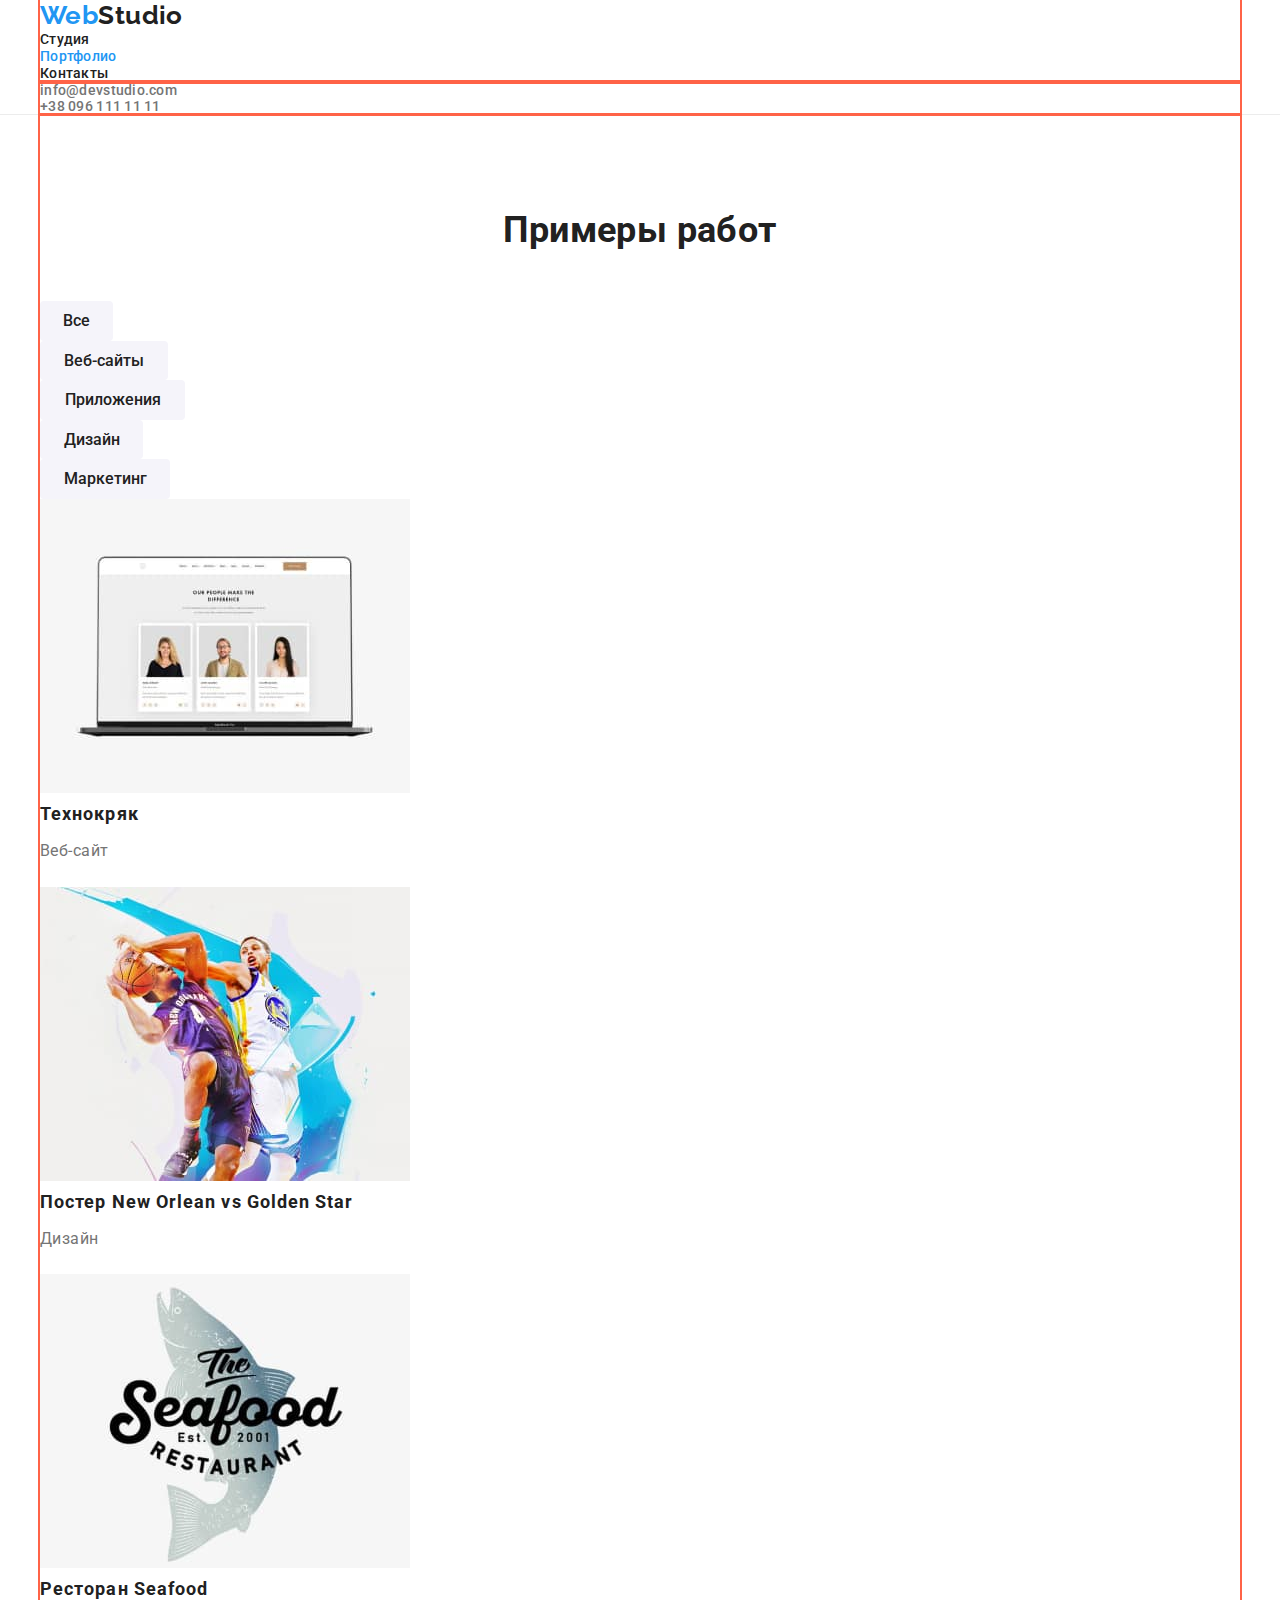
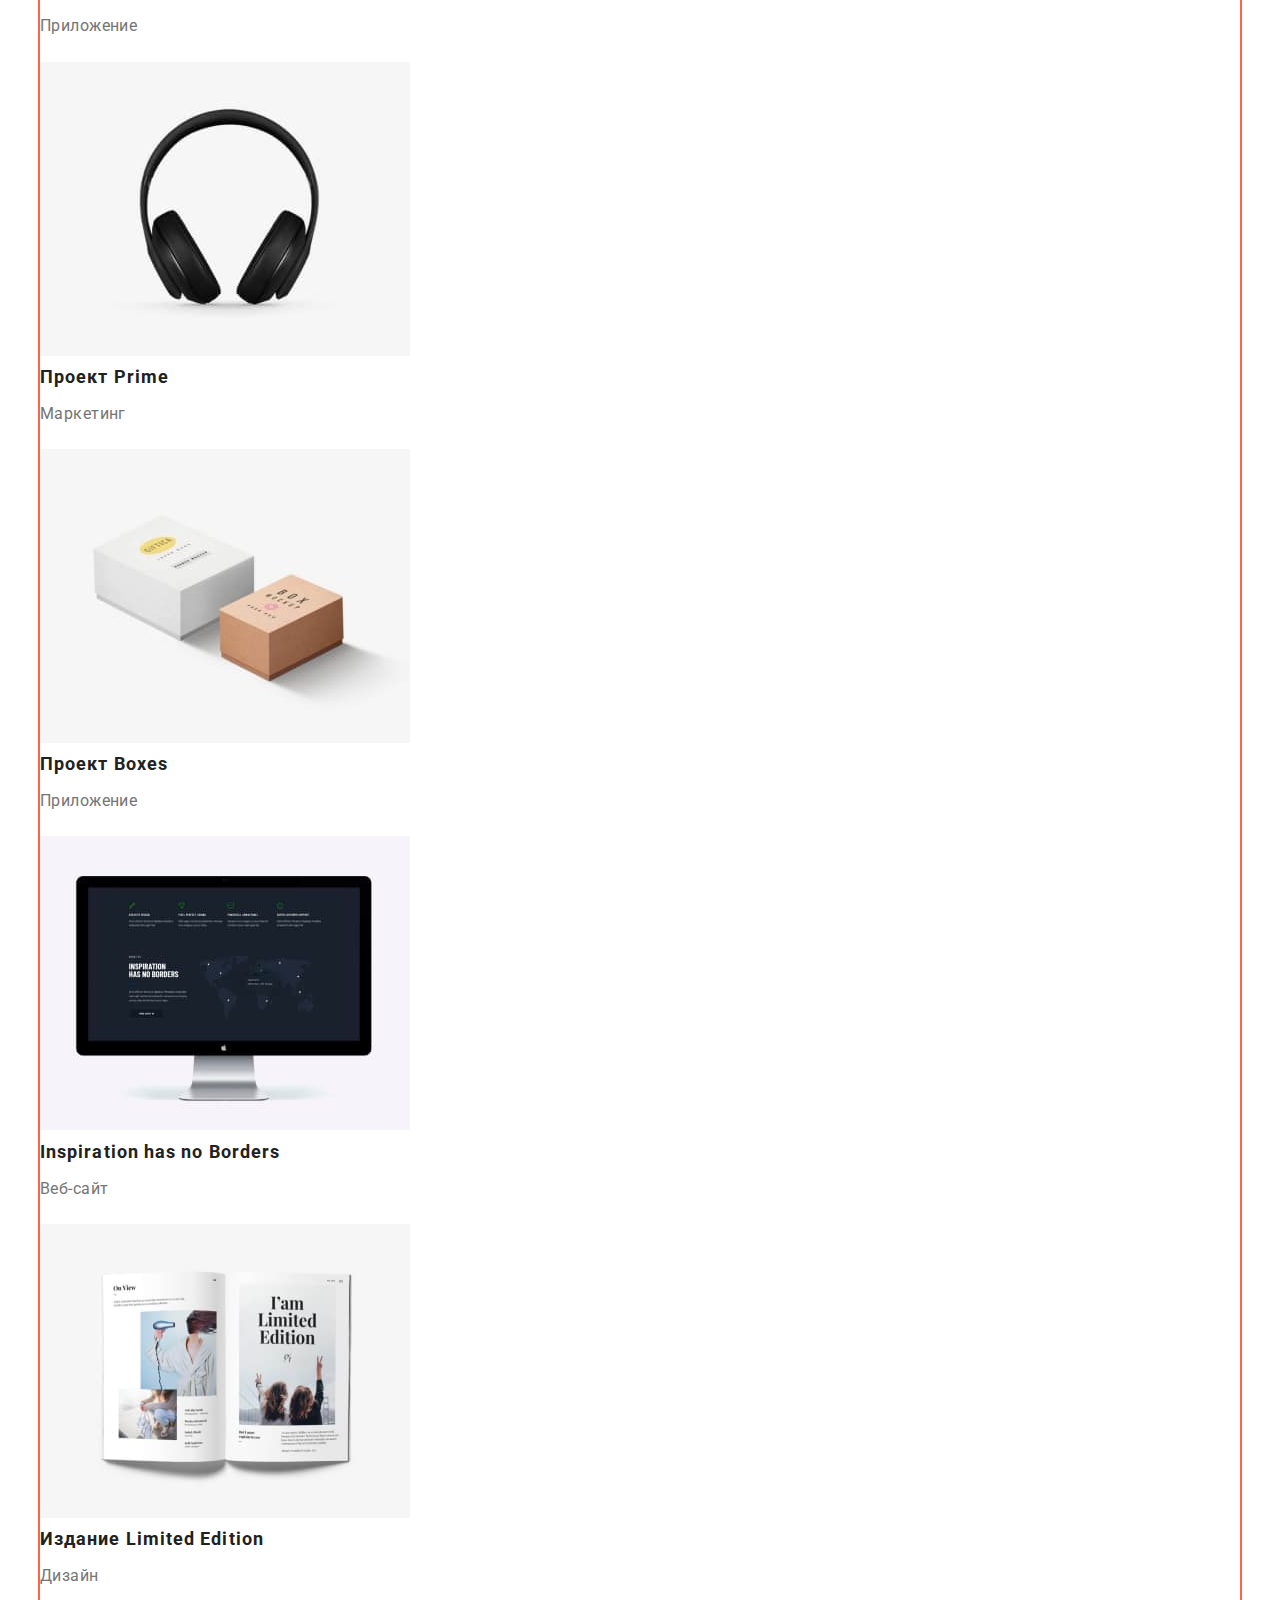
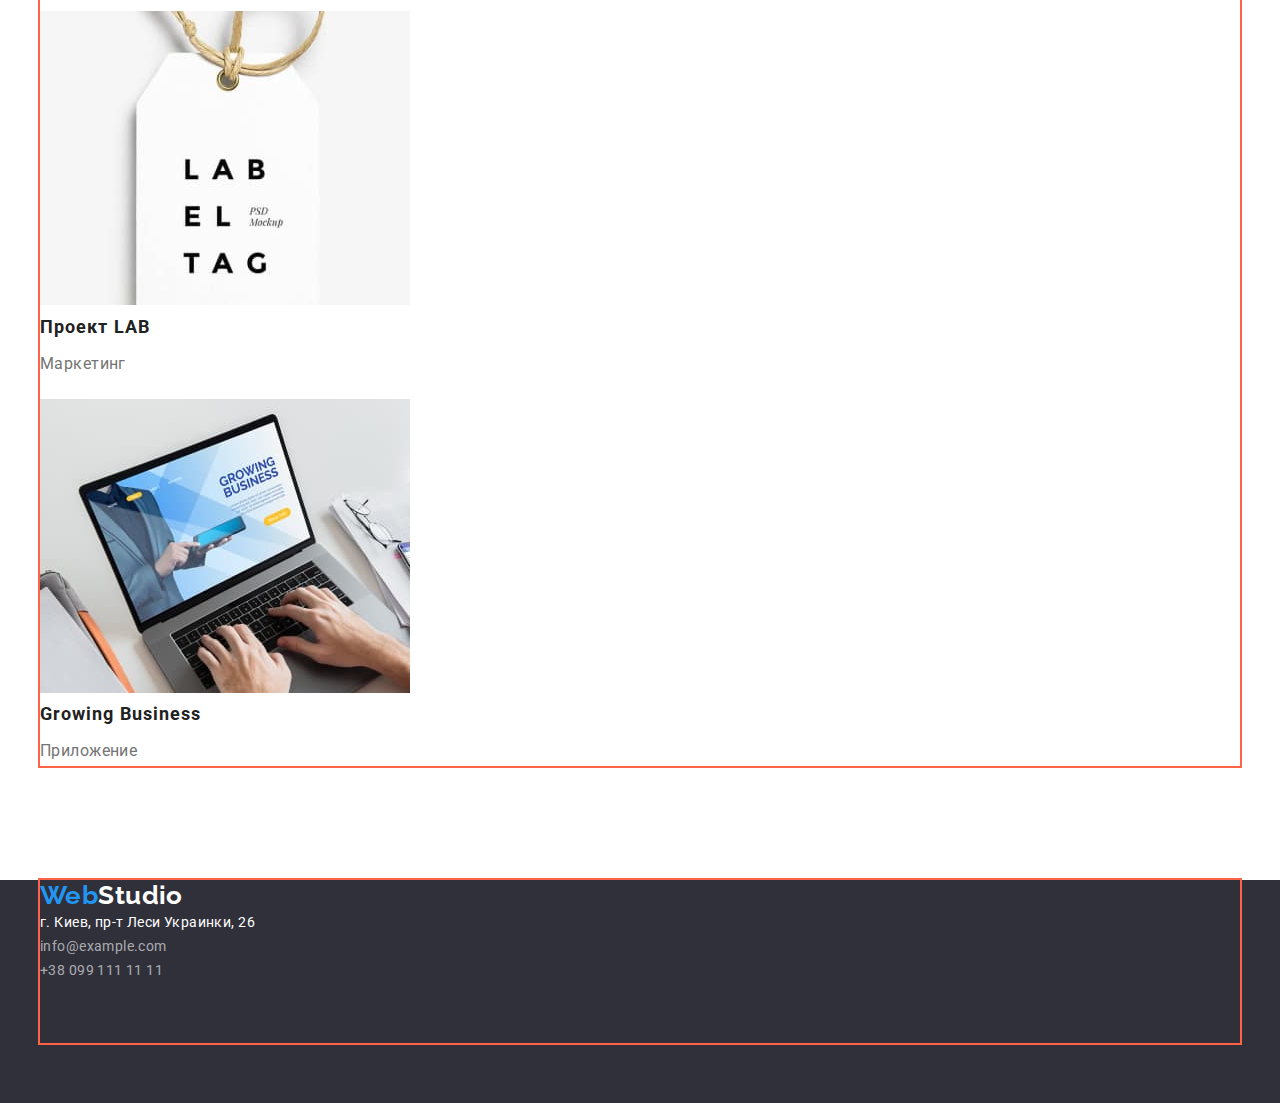
==== portfolio.html @ f68e1883 "добавляет марджины и паддинги на портфолио" ====
<!DOCTYPE html>
<html lang="ru">
  <head>
    <meta charset="UTF-8" />
    <meta http-equiv="X-UA-Compatible" content="IE=edge" />
    <meta name="viewport" content="width=device-width, initial-scale=1.0" />
    <title>Портфолио</title>
    <link
      href="https://fonts.googleapis.com/css2?family=Raleway:wght@700&family=Roboto:wght@400;500;700;900&display=swap"
      rel="stylesheet"
    />
    <link
      rel="stylesheet"
      href="https://cdnjs.cloudflare.com/ajax/libs/modern-normalize/1.1.0/modern-normalize.min.css"
    />
    <link rel="stylesheet" href="./css/styless.css" />
  </head>
  <body>
    <header class="page-header">
      <div class="container">
        <nav>
          <a href="./index.html" class="logo link">Web<span class="logo-black">Studio</span> </a>
          <ul class="site-nav list">
            <li><a href="./index.html" class="link">Студия</a></li>
            <li><a href="./portfolio.html" class="link current">Портфолио</a></li>
            <li><a href="" class="link">Контакты</a></li>
          </ul>
        </nav>
      </div>
      <div class="container">
        <address>
          <ul class="auth-nav list">
            <li>
              <a href="mailto:https://info@devstudio.com" class="link">info@devstudio.com</a>
            </li>
            <li><a href="tel:+380961111111" class="link">+38 096 111 11 11</a></li>
          </ul>
        </address>
      </div>
    </header>

    <main>
      <section class="section">
        <div class="container">
          <h1 class="section-tittle">Примеры работ</h1>
          <ul class="list">
            <li><button type="button" class="button secondary one">Все</button></li>
            <li><button type="button" class="button secondary two">Веб-сайты</button></li>
            <li><button type="button" class="button secondary three">Приложения</button></li>
            <li><button type="button" class="button secondary four">Дизайн</button></li>
            <li><button type="button" class="button secondary five">Маркетинг</button></li>
          </ul>
          <ul class="feature list">
            <li>
              <a href="" class="link">
                <img src="./images/vebsite.jpg" alt="веб-сайт" width="370" />
                <h2 class="tittle-portfol">Технокряк</h2>
                <p class="text-portfol">Веб-сайт</p>
              </a>
            </li>
            <li>
              <a href="" class="link">
                <img src="./images/desing.jpg" alt="дизайн" width="370" />
                <h2 class="tittle-portfol">Постер New Orlean vs Golden Star</h2>
                <p class="text-portfol">Дизайн</p>
              </a>
            </li>
            <li>
              <a href="" class="link">
                <img src="./images/app.jpg" alt="логотип сети рыбных ресторанов" width="370" />
                <h2 class="tittle-portfol">Ресторан Seafood</h2>
                <p class="text-portfol">Приложение</p>
              </a>
            </li>
            <li>
              <a href="" class="link">
                <img src="./images/mrc.jpg" alt="наушники" width="370" />
                <h2 class="tittle-portfol">Проект Prime</h2>
                <p class="text-portfol">Маркетинг</p>
              </a>
            </li>
            <li>
              <a href="" class="link">
                <img src="./images/app1.jpg" alt="коробочки" width="370" />
                <h2 class="tittle-portfol">Проект Boxes</h2>
                <p class="text-portfol">Приложение</p>
              </a>
            </li>
            <li>
              <a href="" class="link">
                <img src="./images/vebsait.jpg" alt="компьютер" width="370" />
                <h2 class="tittle-portfol">Inspiration has no Borders</h2>
                <p class="text-portfol">Веб-сайт</p>
              </a>
            </li>
            <li>
              <a href="" class="link">
                <img src="./images/des.jpg" alt="пост в журнале" width="370" />
                <h2 class="tittle-portfol">Издание Limited Edition</h2>
                <p class="text-portfol">Дизайн</p>
              </a>
            </li>
            <li>
              <a href="" class="link">
                <img src="./images/lab.jpg" alt="логотип LAB EL TAG " width="370" />
                <h2 class="tittle-portfol">Проект LAB</h2>
                <p class="text-portfol">Маркетинг</p>
              </a>
            </li>
            <li>
              <a href="" class="link">
                <img src="./images/gro.jpg" alt="ноутбук" width="370" />
                <h2 class="tittle-portfol">Growing Business</h2>
                <p class="text-portfol">Приложение</p>
              </a>
            </li>
          </ul>
        </div>
      </section>
    </main>
    <footer class="footer">
      <div class="container">
        <a href="./index.html" class="logo link">Web<span class="logo-white">Studio</span> </a>
        <address>
          <ul class="footer list">
            <li class="address">г. Киев, пр-т Леси Украинки, 26</li>
            <li><a href="mailto:info@example.com" class="address-link">info@example.com</a></li>
            <li><a href="tel:+380961111111" class="address-link">+38 099 111 11 11</a></li>
          </ul>
        </address>
      </div>
    </footer>
  </body>
</html>
---- css/styless.css ----
:root {
  --prymery-text-color: #212121;
  --tittle-text-color: #757575;
  --accent-color: rgba(33, 150, 243, 1);
  --prymery-bgc: #ffffff;
  --accent-footer-bgc: #2f303a;
  --logo-color: #2196f3;
  --white-color: #ffffff;
  --black-color: #212121;
  --button-bgc: #f5f4fa;
  --footer-address-color: rgba(255, 255, 255, 0.6);
  --page-header-border-color: rgba(236, 236, 236, 1);
}

body {
  background-color: var(--prymery-bgc);
  color: var(--tittle-text-color);

  font-family: Roboto, sans-serif;
  letter-spacing: 0.03em;
  font-size: 14px;
}
/* heder */

.page-header {
border-bottom-width: 1px;
border-bottom-style: solid;
border-bottom-color: var(--page-header-border-color);
}

/* LOGO */

.logo {
  color: var(--logo-color);

  font-family: Raleway, sans-serif;
  font-weight: 700;
  font-size: 26px;
  line-height: 1.19;
}
.logo.link:hover .link {
  text-decoration: none;
}



.logo-white {
  color: var(--white-color);
}
.logo-black {
  color: var(--black-color);
}

/* СПИСКИ */
.list {
  padding: 0;
  margin: 0;
  list-style: none;
}
/* SITE-NAV */

.site-nav .link {
  color: var(--prymery-text-color);

  font-weight: 500;
  line-height: 1.14;
  letter-spacing: 0.02em;
}
.site-nav .link:hover,
.site-nav .link:focus {
  color: var(--accent-color);
}
.site-nav .link.current {
  color: var(--accent-color);
}
/* AUTH-NAV */

.auth-nav .link {
  color: var(--tittle-text-color);

  font-weight: 500;
  font-style: normal;
  line-height: 16px;
  letter-spacing: 0.02em;
}
.auth-nav .link:hover,
.auth-nav .link:focus {
  color: var(--accent-color);
}

.container {
  margin-left: auto;
  margin-right: auto;
  width: 1200px;
outline: 2px solid tomato;
}

.link {
  text-decoration: none;
  font-style: normal;
}
/* SECTION-HERO*/

.section-hero {
  background-color: var(--black-color);
  text-align: center;
}
.hero {
  color: var(--white-color);

  font-weight: 900;
  font-size: 44px;
  line-height: 1.4;
  
  letter-spacing: 0.06em;
  text-transform: uppercase;
  margin-top: 0;
  margin-bottom: 30px;
}
/* SECTION*/

.section {
  padding-bottom: 94px;
  padding-bottom: 94px;
}

.section-tittle {
  color: var(--prymery-text-color);

  font-weight: 700;
  font-size: 36px;
  line-height: 1.17;
  text-align: center;
 margin-top: 0;
 margin-bottom: 50px;
 padding-top: 94px;
}
.section-tittlen {
  display: none;
}

.section-comand {
background: #F5F4FA;
}


.feature .tittle {
  color: var(--prymery-text-color);
}
.tittle {
  font-weight: 700;
  font-size: 14px;
  line-height: 1.14;
  text-transform: uppercase;

  margin-top: 0;
  margin-bottom: 10px;
}

.tittle-command {
  color: var(--prymery-text-color);

  font-weight: 500;
  font-size: 16px;
  line-height: 1.18;
  margin-top: 0;
  margin-bottom: 10px;
}
.tittle-portfol {
  color: var(--prymery-text-color);

  font-weight: 700;
  font-size: 18px;
  line-height: 2;
  letter-spacing: 0.06em;
  margin-top: 0;
  margin-bottom: 4px;
}

.text {
  line-height: 1.7;
  margin-top: 0;
}

.text-studio {
  color: var(--tittle-text-color);
  font-size: 16px;
  line-height: 1.18;
  margin-top: 0;
  margin-bottom: 30px;
}

.text-portfol {
  color: var(--tittle-text-color);

  font-weight: 400;
  font-size: 16px;
  line-height: 1.9;
  margin-top: 0;
  margin-bottom: 20px;
}

/* ФУТЕР */

.footer {
  background-color: var(--accent-footer-bgc);
  padding-top: 0px;
  padding-bottom: 60px;
}


.address {
  color: var(--white-color);

  line-height: 1.7;
  letter-spacing: 0.03em;
  font-style: normal;
}
.address-link {
  color: rgba(255, 255, 255, 0.6);

  font-style: normal;
  font-size: 14px;
  line-height: 1.7;
  letter-spacing: 0.03em;
}

a {
  text-decoration: none;
}

.list .link:hover,
.list .link:focus {
  color: var(--accent-color);
}

/* Button */

.button {
  display: inline-block;
  color: var(--black-color);
  background-color: var(--button-bgc);
  cursor: pointer;

  font-family: inherit;

  border: 1px solid transparent;
  border-radius: 4px;
}

.button.prymery {
  color: var(--white-color);
  background-color: var(--accent-color);

  font-weight: 700;
  font-size: 16px;
  line-height: 1.9;
  letter-spacing: 0.06em;
  text-align: center;

  padding: 10px 32px;
  min-width: 200px;
}

.button.secondary {
  font-weight: 500;
  font-size: 16px;
  line-height: 1.6;
  text-align: center;
  padding: 6px 22px;
  
}

.button.secondary:hover,
.button.secondary:focus {
  color: var(--white-color);
  background-color: var(--accent-color);
}

.button.secondary.one {
  min-width: 73px;
  
}
.button.secondary.two {
  min-width: 128px;
}
.button.secondary.three {
  min-width: 145px;
}
.button.secondary.four {
  min-width: 103px;
}
.button.secondary.five {
  min-width: 130px;
}
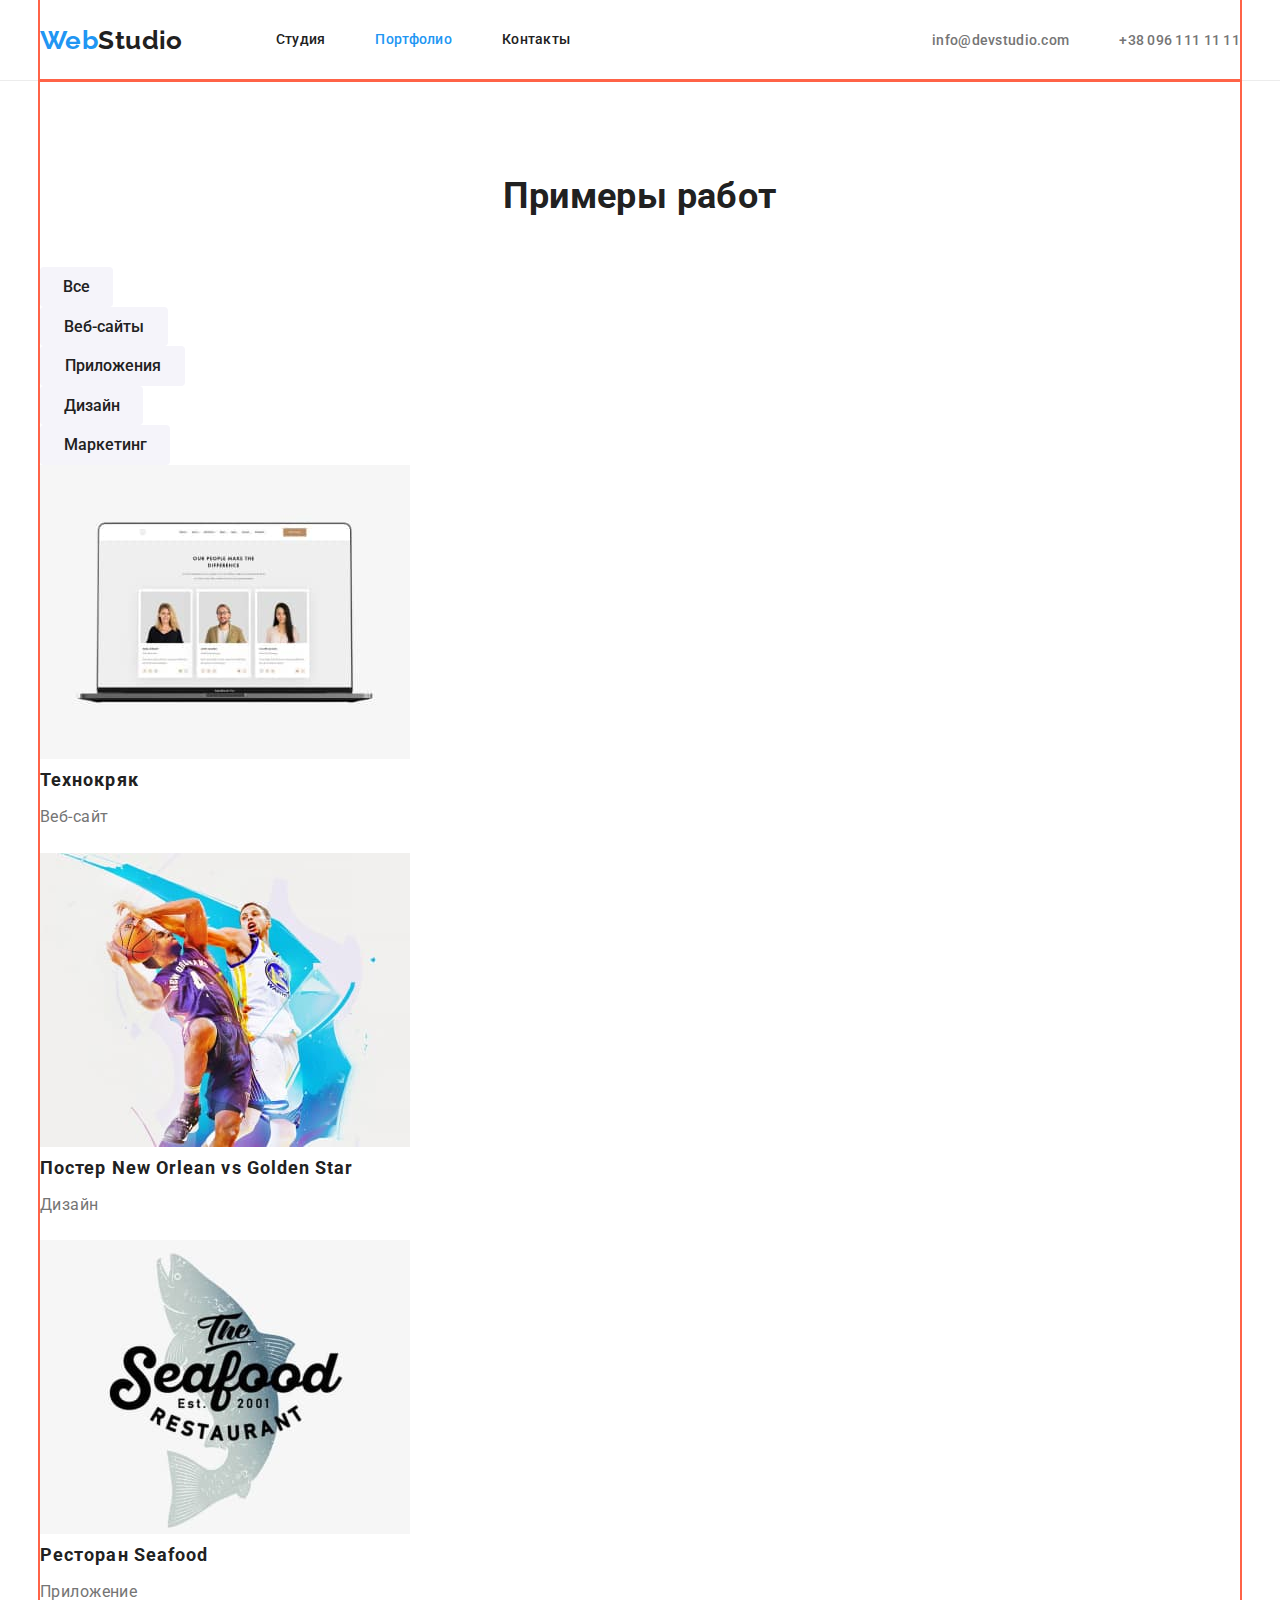
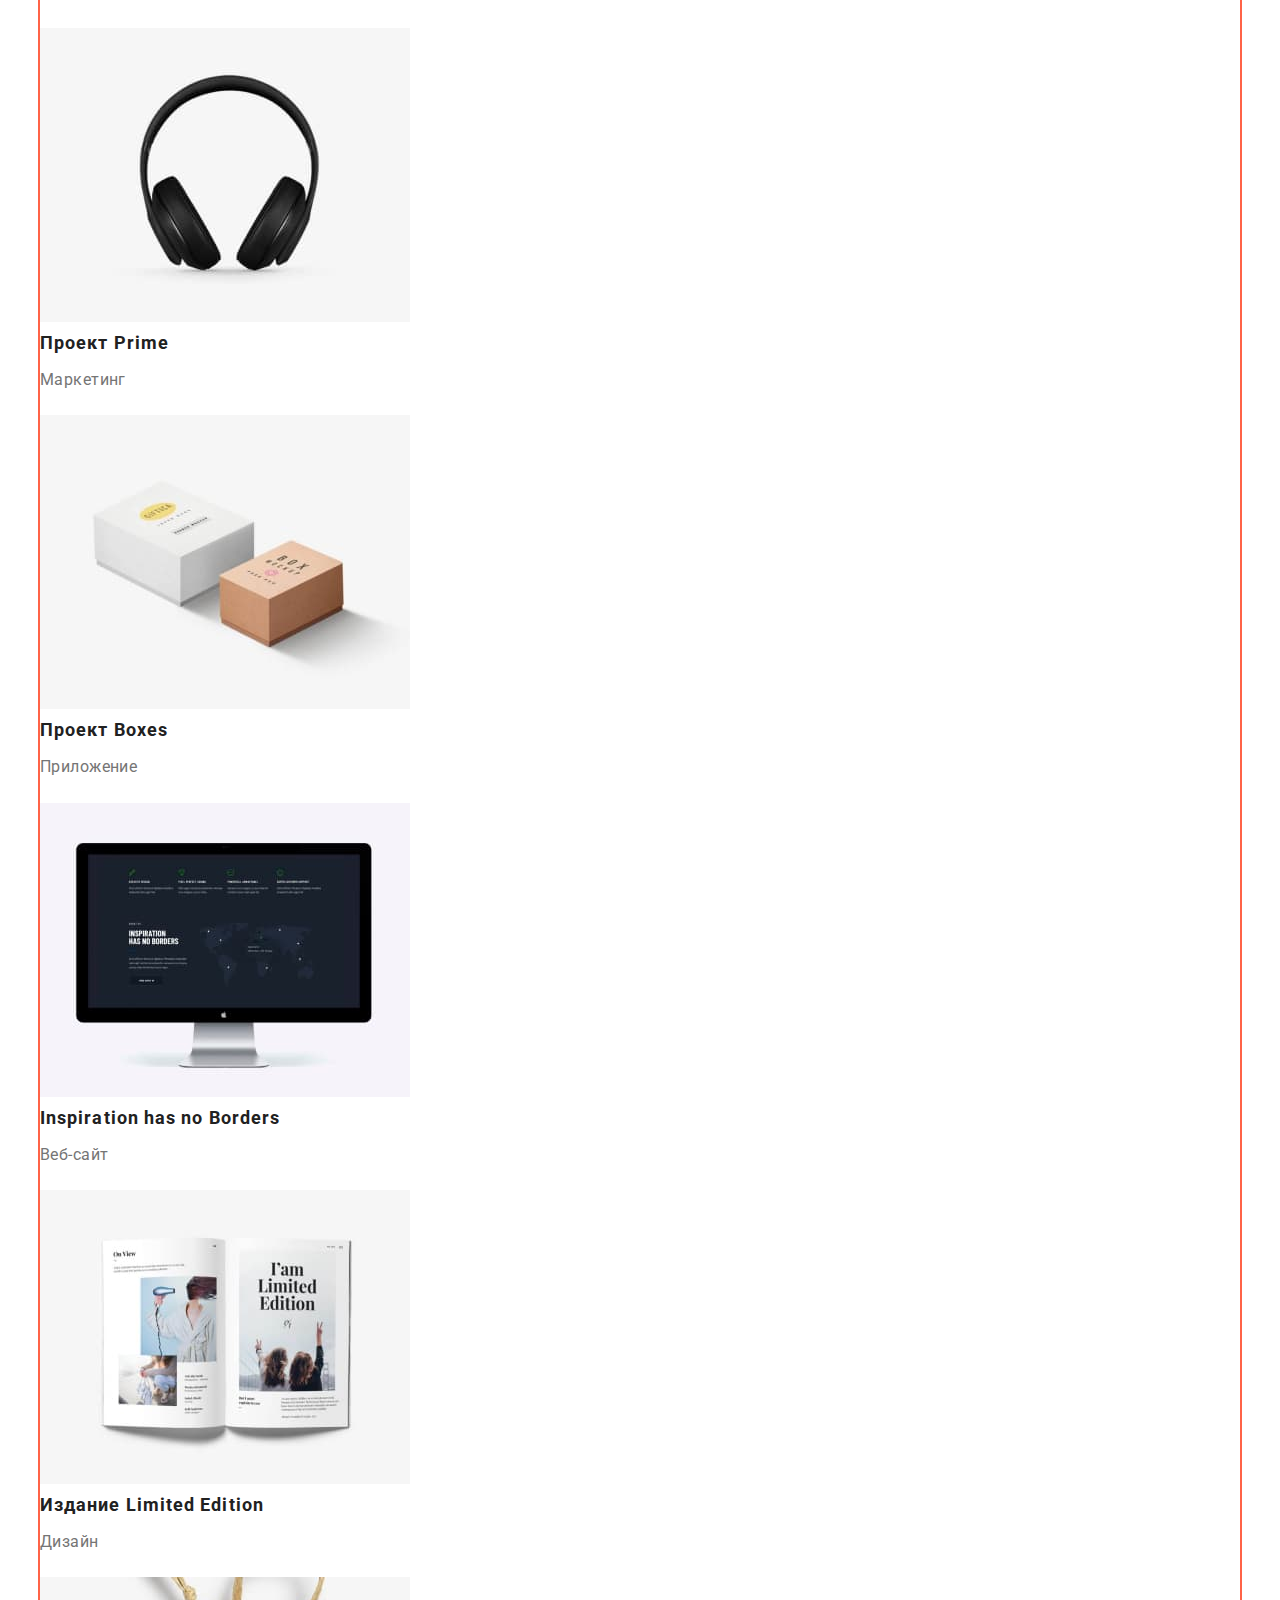
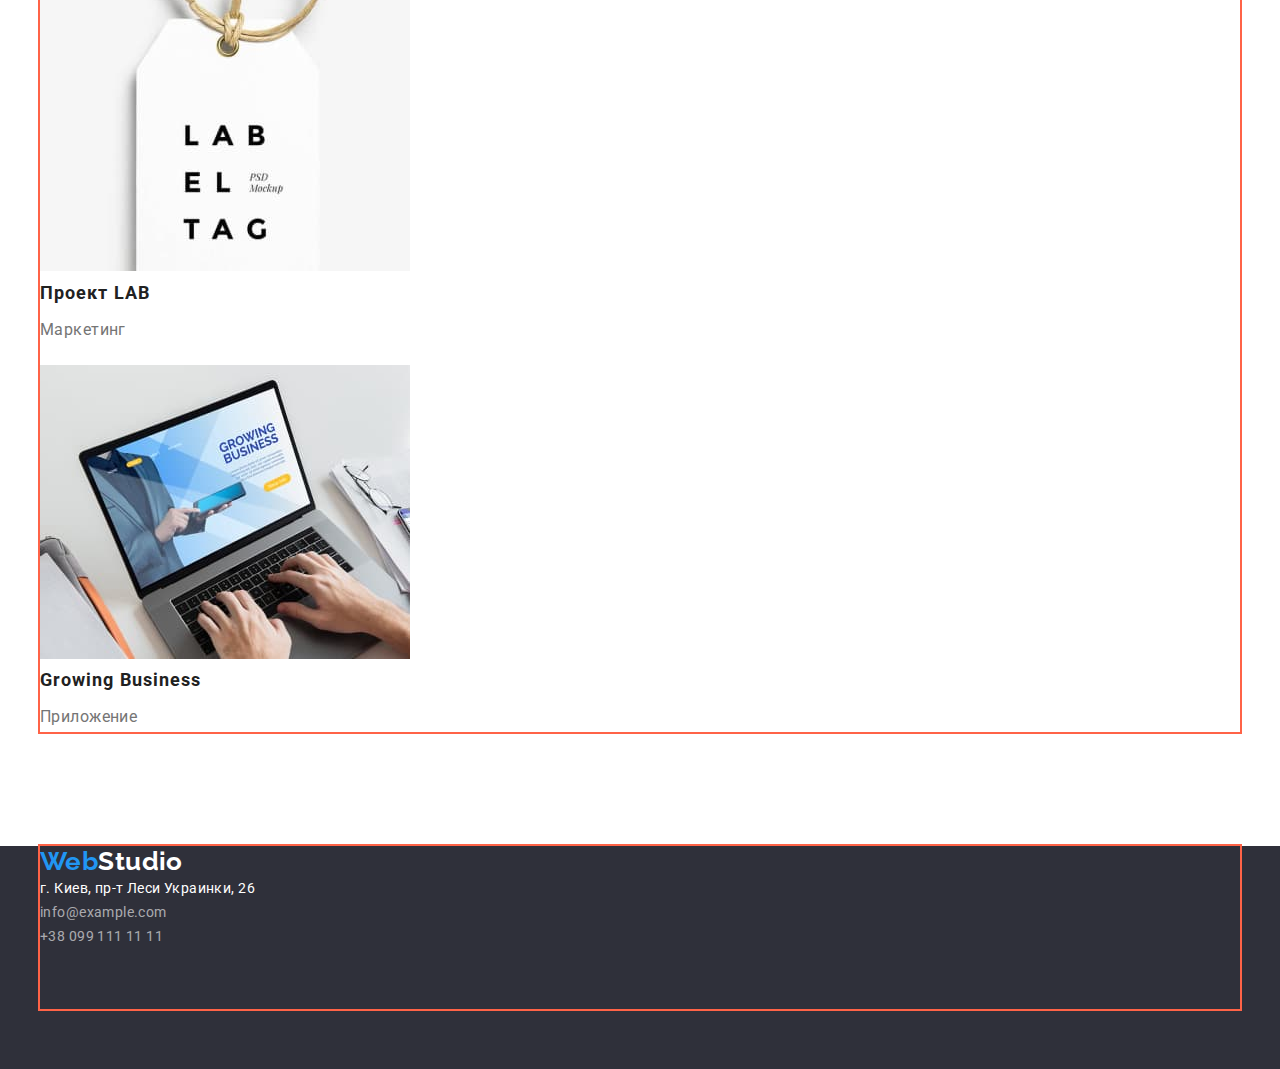
==== commit ec19d3bb: "доработка хедера" ====
--- a/portfolio.html
+++ b/portfolio.html
@@ -17,28 +17,23 @@
   </head>
   <body>
     <header class="page-header">
-      <div class="container">
+      <div class="container main-nav">
         <nav>
           <a href="./index.html" class="logo link">Web<span class="logo-black">Studio</span> </a>
           <ul class="site-nav list">
-            <li><a href="./index.html" class="link">Студия</a></li>
-            <li><a href="./portfolio.html" class="link current">Портфолио</a></li>
-            <li><a href="" class="link">Контакты</a></li>
+            <li class="item"><a href="./index.html" class="link">Студия</a></li>
+            <li class="item"><a href="./portfolio.html" class="link current">Портфолио</a></li>
+            <li class="item"><a href="" class="link">Контакты</a></li>
           </ul>
         </nav>
-      </div>
-      <div class="container">
-        <address>
-          <ul class="auth-nav list">
-            <li>
-              <a href="mailto:https://info@devstudio.com" class="link">info@devstudio.com</a>
-            </li>
-            <li><a href="tel:+380961111111" class="link">+38 096 111 11 11</a></li>
-          </ul>
-        </address>
+        <ul class="auth-nav list main-address">
+          <li class="item">
+            <a href="mailto:https://info@devstudio.com" class="link">info@devstudio.com</a>
+          </li>
+          <li class="item"><a href="tel:+380961111111" class="link">+38 096 111 11 11</a></li>
+        </ul>
       </div>
     </header>
-
     <main>
       <section class="section">
         <div class="container">
--- a/css/styless.css
+++ b/css/styless.css
@@ -20,36 +20,6 @@
   letter-spacing: 0.03em;
   font-size: 14px;
 }
-/* heder */
-
-.page-header {
-border-bottom-width: 1px;
-border-bottom-style: solid;
-border-bottom-color: var(--page-header-border-color);
-}
-
-/* LOGO */
-
-.logo {
-  color: var(--logo-color);
-
-  font-family: Raleway, sans-serif;
-  font-weight: 700;
-  font-size: 26px;
-  line-height: 1.19;
-}
-.logo.link:hover .link {
-  text-decoration: none;
-}
-
-
-
-.logo-white {
-  color: var(--white-color);
-}
-.logo-black {
-  color: var(--black-color);
-}
 
 /* СПИСКИ */
 .list {
@@ -57,9 +27,62 @@
   margin: 0;
   list-style: none;
 }
+
+/* heder */
+
+.page-header {
+border-bottom-width: 1px;
+border-bottom-style: solid;
+border-bottom-color: var(--page-header-border-color);
+}
+
+.main-nav,
+nav,
+.main-address {
+  display: flex;
+  align-items: center;
+}
+
+/* LOGO */
+
+.logo {
+  color: var(--logo-color);
+
+  font-family: Raleway, sans-serif;
+  font-weight: 700;
+  font-size: 26px;
+  line-height: 1.19;
+}
+.logo.link:hover .link {
+  text-decoration: none;
+}
+
+
+
+.logo-white {
+  color: var(--white-color);
+}
+.logo-black {
+  color: var(--black-color);
+}
+
+
 /* SITE-NAV */
 
+.site-nav {
+  display: flex;
+  margin-left: 93px;
+}
+
+.site-nav .item:not(:last-child){
+  margin-right: 50px;
+}
+
 .site-nav .link {
+  display: block;
+  padding-top: 32px;
+  padding-bottom: 32px;
+
   color: var(--prymery-text-color);
 
   font-weight: 500;
@@ -75,7 +98,19 @@
 }
 /* AUTH-NAV */
 
+.auth-nav {
+  display: flex;
+  margin-left: auto;
+}
+
+.auth-nav .item + .item {
+  margin-left: 50px;
+}
+
 .auth-nav .link {
+  display: block;
+  padding-top: 32px;
+  padding-bottom: 32px;
   color: var(--tittle-text-color);
 
   font-weight: 500;
@@ -96,6 +131,7 @@
 }
 
 .link {
+
   text-decoration: none;
   font-style: normal;
 }
@@ -106,16 +142,15 @@
   text-align: center;
 }
 .hero {
+    margin-top: 0;
+    margin-bottom: 30px;
   color: var(--white-color);
 
   font-weight: 900;
   font-size: 44px;
   line-height: 1.4;
-  
   letter-spacing: 0.06em;
   text-transform: uppercase;
-  margin-top: 0;
-  margin-bottom: 30px;
 }
 /* SECTION*/
 
@@ -125,15 +160,16 @@
 }
 
 .section-tittle {
+  margin-top: 0;
+  margin-bottom: 50px;
+  padding-top: 94px;
+
   color: var(--prymery-text-color);
 
   font-weight: 700;
   font-size: 36px;
   line-height: 1.17;
   text-align: center;
- margin-top: 0;
- margin-bottom: 50px;
- padding-top: 94px;
 }
 .section-tittlen {
   display: none;
@@ -148,64 +184,71 @@
   color: var(--prymery-text-color);
 }
 .tittle {
+  margin-top: 0;
+  margin-bottom: 10px;
+
   font-weight: 700;
   font-size: 14px;
   line-height: 1.14;
   text-transform: uppercase;
-
+}
+
+.tittle-command {
   margin-top: 0;
   margin-bottom: 10px;
-}
-
-.tittle-command {
+
   color: var(--prymery-text-color);
 
   font-weight: 500;
   font-size: 16px;
   line-height: 1.18;
-  margin-top: 0;
-  margin-bottom: 10px;
 }
 .tittle-portfol {
+  margin-top: 0;
+  margin-bottom: 4px;
+
   color: var(--prymery-text-color);
 
   font-weight: 700;
   font-size: 18px;
   line-height: 2;
-  letter-spacing: 0.06em;
-  margin-top: 0;
-  margin-bottom: 4px;
+  letter-spacing: 0.06em; 
 }
 
 .text {
+  margin-top: 0;
+  margin-bottom: 0;
+
   line-height: 1.7;
-  margin-top: 0;
 }
 
 .text-studio {
+  margin-top: 0;
+  margin-bottom: 30px;
+
   color: var(--tittle-text-color);
   font-size: 16px;
   line-height: 1.18;
-  margin-top: 0;
-  margin-bottom: 30px;
 }
 
 .text-portfol {
+  margin-top: 0;
+  margin-bottom: 20px;
+
   color: var(--tittle-text-color);
 
   font-weight: 400;
   font-size: 16px;
   line-height: 1.9;
-  margin-top: 0;
-  margin-bottom: 20px;
 }
 
 /* ФУТЕР */
 
 .footer {
-  background-color: var(--accent-footer-bgc);
   padding-top: 0px;
   padding-bottom: 60px;
+
+  background-color: var(--accent-footer-bgc);
 }
 
 
@@ -238,17 +281,21 @@
 
 .button {
   display: inline-block;
+  border: 1px solid transparent;
+  border-radius: 4px;
+
   color: var(--black-color);
   background-color: var(--button-bgc);
+
   cursor: pointer;
 
   font-family: inherit;
-
-  border: 1px solid transparent;
-  border-radius: 4px;
 }
 
 .button.prymery {
+  padding: 10px 32px;
+  min-width: 200px;
+
   color: var(--white-color);
   background-color: var(--accent-color);
 
@@ -257,18 +304,15 @@
   line-height: 1.9;
   letter-spacing: 0.06em;
   text-align: center;
-
-  padding: 10px 32px;
-  min-width: 200px;
 }
 
 .button.secondary {
+  padding: 6px 22px;
+
   font-weight: 500;
   font-size: 16px;
   line-height: 1.6;
   text-align: center;
-  padding: 6px 22px;
-  
 }
 
 .button.secondary:hover,
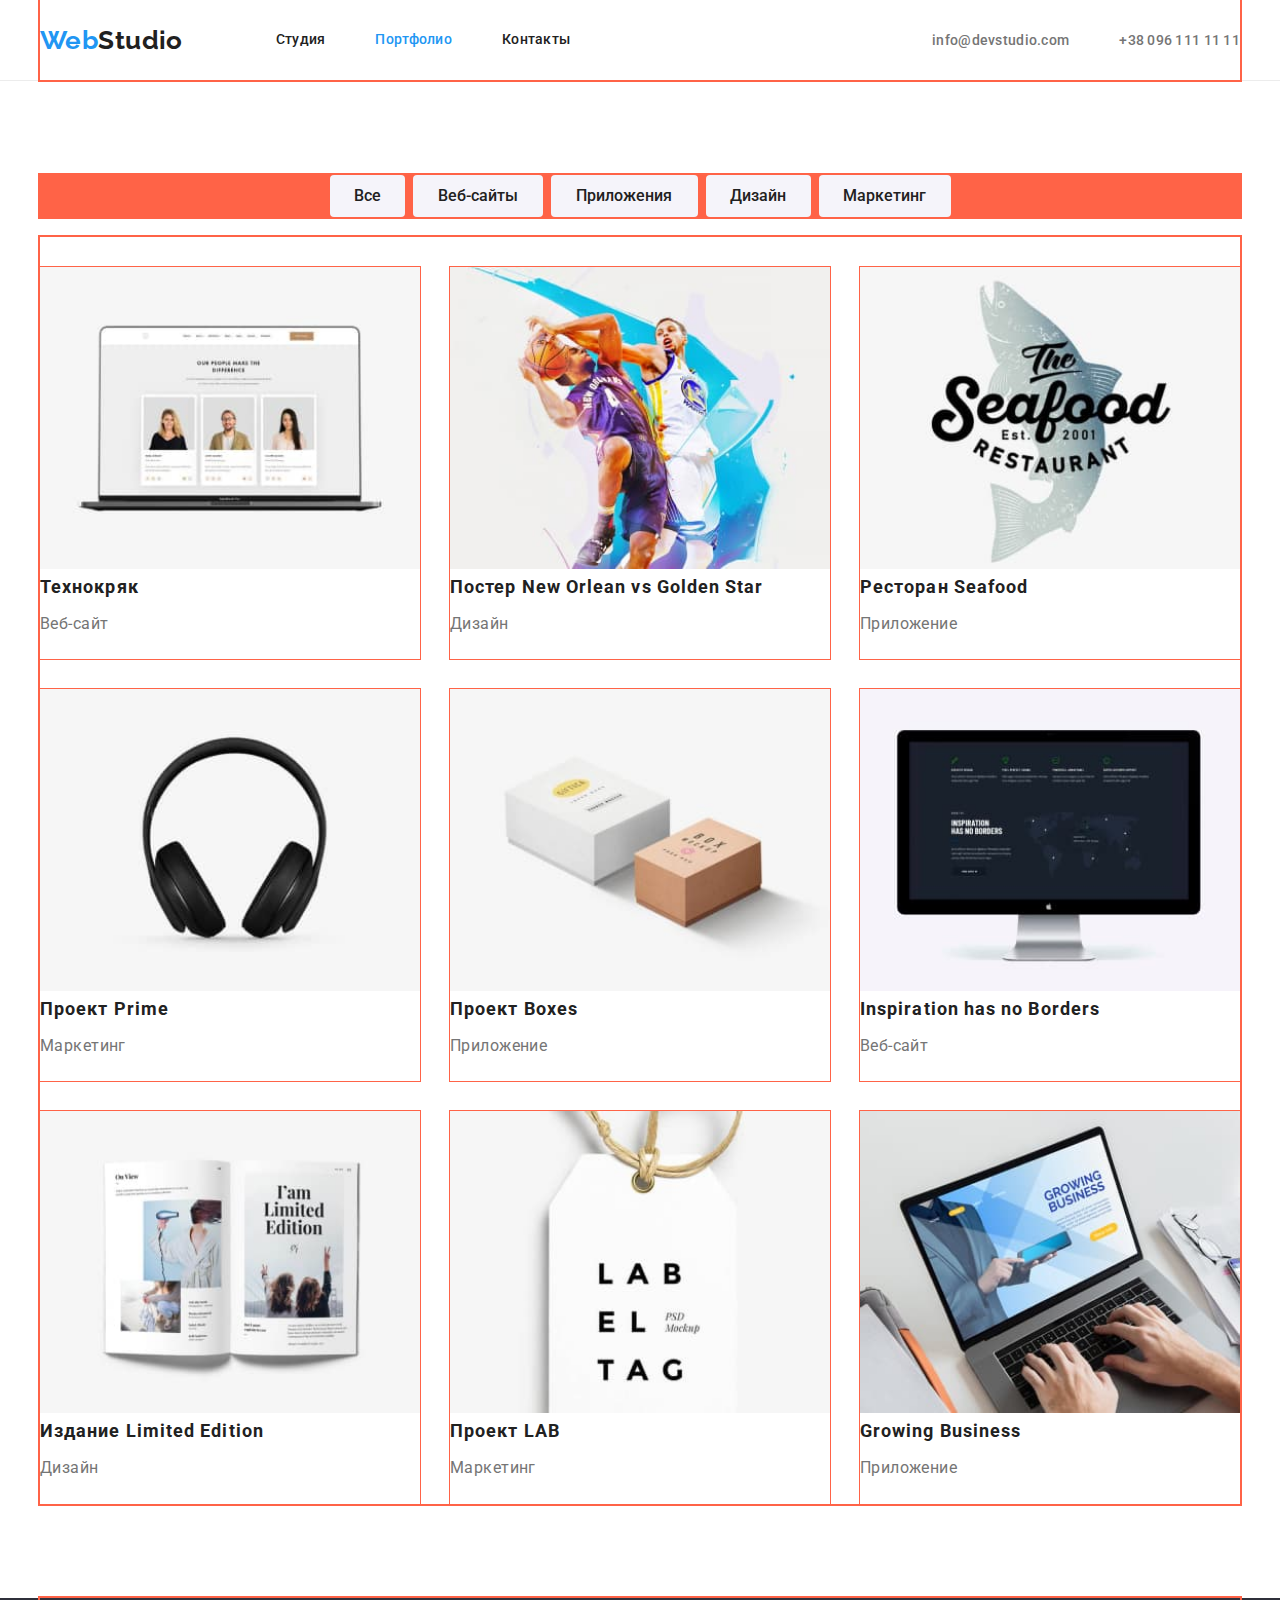
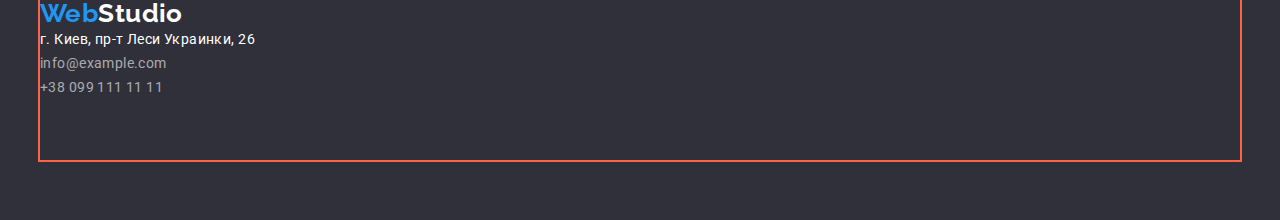
==== commit df9cacd9: "начинает добавлять сетку элементов на флексбоксах" ====
--- a/portfolio.html
+++ b/portfolio.html
@@ -37,72 +37,85 @@
     <main>
       <section class="section">
         <div class="container">
-          <h1 class="section-tittle">Примеры работ</h1>
-          <ul class="list">
-            <li><button type="button" class="button secondary one">Все</button></li>
-            <li><button type="button" class="button secondary two">Веб-сайты</button></li>
-            <li><button type="button" class="button secondary three">Приложения</button></li>
-            <li><button type="button" class="button secondary four">Дизайн</button></li>
-            <li><button type="button" class="button secondary five">Маркетинг</button></li>
+          <h1 class="section-tittlen">Примеры работ</h1>
+          <ul class="portfol list">
+            <li class="button"><button type="button" class="button secondary one">Все</button></li>
+            <li class="button">
+              <button type="button" class="button secondary two">Веб-сайты</button>
+            </li>
+            <li class="button">
+              <button type="button" class="button secondary three">Приложения</button>
+            </li>
+            <li class="button">
+              <button type="button" class="button secondary four">Дизайн</button>
+            </li>
+            <li class="button">
+              <button type="button" class="button secondary five">Маркетинг</button>
+            </li>
           </ul>
-          <ul class="feature list">
-            <li>
+        </div>
+        <div class="container">
+          <ul class="examples list">
+            <li class="items">
               <a href="" class="link">
                 <img src="./images/vebsite.jpg" alt="веб-сайт" width="370" />
-                <h2 class="tittle-portfol">Технокряк</h2>
-                <p class="text-portfol">Веб-сайт</p>
+
+                <div class="card-content">
+                  <h2 class="tittle-portfol">Технокряк</h2>
+                  <p class="text-portfol">Веб-сайт</p>
+                </div>
               </a>
             </li>
-            <li>
+            <li class="items">
               <a href="" class="link">
                 <img src="./images/desing.jpg" alt="дизайн" width="370" />
                 <h2 class="tittle-portfol">Постер New Orlean vs Golden Star</h2>
                 <p class="text-portfol">Дизайн</p>
               </a>
             </li>
-            <li>
+            <li class="items">
               <a href="" class="link">
                 <img src="./images/app.jpg" alt="логотип сети рыбных ресторанов" width="370" />
                 <h2 class="tittle-portfol">Ресторан Seafood</h2>
                 <p class="text-portfol">Приложение</p>
               </a>
             </li>
-            <li>
+            <li class="items">
               <a href="" class="link">
                 <img src="./images/mrc.jpg" alt="наушники" width="370" />
                 <h2 class="tittle-portfol">Проект Prime</h2>
                 <p class="text-portfol">Маркетинг</p>
               </a>
             </li>
-            <li>
+            <li class="items">
               <a href="" class="link">
                 <img src="./images/app1.jpg" alt="коробочки" width="370" />
                 <h2 class="tittle-portfol">Проект Boxes</h2>
                 <p class="text-portfol">Приложение</p>
               </a>
             </li>
-            <li>
+            <li class="items">
               <a href="" class="link">
                 <img src="./images/vebsait.jpg" alt="компьютер" width="370" />
                 <h2 class="tittle-portfol">Inspiration has no Borders</h2>
                 <p class="text-portfol">Веб-сайт</p>
               </a>
             </li>
-            <li>
+            <li class="items">
               <a href="" class="link">
                 <img src="./images/des.jpg" alt="пост в журнале" width="370" />
                 <h2 class="tittle-portfol">Издание Limited Edition</h2>
                 <p class="text-portfol">Дизайн</p>
               </a>
             </li>
-            <li>
+            <li class="items">
               <a href="" class="link">
                 <img src="./images/lab.jpg" alt="логотип LAB EL TAG " width="370" />
                 <h2 class="tittle-portfol">Проект LAB</h2>
                 <p class="text-portfol">Маркетинг</p>
               </a>
             </li>
-            <li>
+            <li class="items">
               <a href="" class="link">
                 <img src="./images/gro.jpg" alt="ноутбук" width="370" />
                 <h2 class="tittle-portfol">Growing Business</h2>
--- a/css/styless.css
+++ b/css/styless.css
@@ -10,6 +10,7 @@
   --button-bgc: #f5f4fa;
   --footer-address-color: rgba(255, 255, 255, 0.6);
   --page-header-border-color: rgba(236, 236, 236, 1);
+  --examples-item-gap: 30px;
 }
 
 body {
@@ -74,7 +75,7 @@
   margin-left: 93px;
 }
 
-.site-nav .item:not(:last-child){
+.site-nav > .item:not(:last-child){
   margin-right: 50px;
 }
 
@@ -123,6 +124,8 @@
   color: var(--accent-color);
 }
 
+/* CONTAINER */
+
 .container {
   margin-left: auto;
   margin-right: auto;
@@ -156,7 +159,7 @@
 
 .section {
   padding-bottom: 94px;
-  padding-bottom: 94px;
+  padding-top: 94px;
 }
 
 .section-tittle {
@@ -174,7 +177,13 @@
 .section-tittlen {
   display: none;
 }
-
+.feature {
+  display: flex;
+  align-items: center;
+}
+.feature .item + .item {
+margin-left: 30px;
+}
 .section-comand {
 background: #F5F4FA;
 }
@@ -240,6 +249,40 @@
   font-weight: 400;
   font-size: 16px;
   line-height: 1.9;
+}
+.portfol {
+  display: flex;
+  align-items: center;
+  justify-content: center;
+  margin-left: auto;
+  margin-right: auto;
+  margin-bottom: 50px;
+  background-color: tomato;
+}
+.portfol .button + .button {
+  margin-left: 8px;
+}
+
+/* examples portfolio */
+
+.examples {
+  display: flex;
+  flex-wrap: wrap;
+  margin-left: calc(-1 * var(--examples-item-gap));
+  margin-top: calc(-1 * var(--examples-item-gap));
+}
+.examples > .items {
+  flex-basis: calc(100% / 3 - var(--examples-item-gap));
+  width: 370px;
+  margin-top: var(--examples-item-gap);
+  margin-left: var(--examples-item-gap);
+  outline: 1px solid tomato ;
+}
+
+img {
+  display: block;
+  min-width: 100%;
+  height: auto;
 }
 
 /* ФУТЕР */
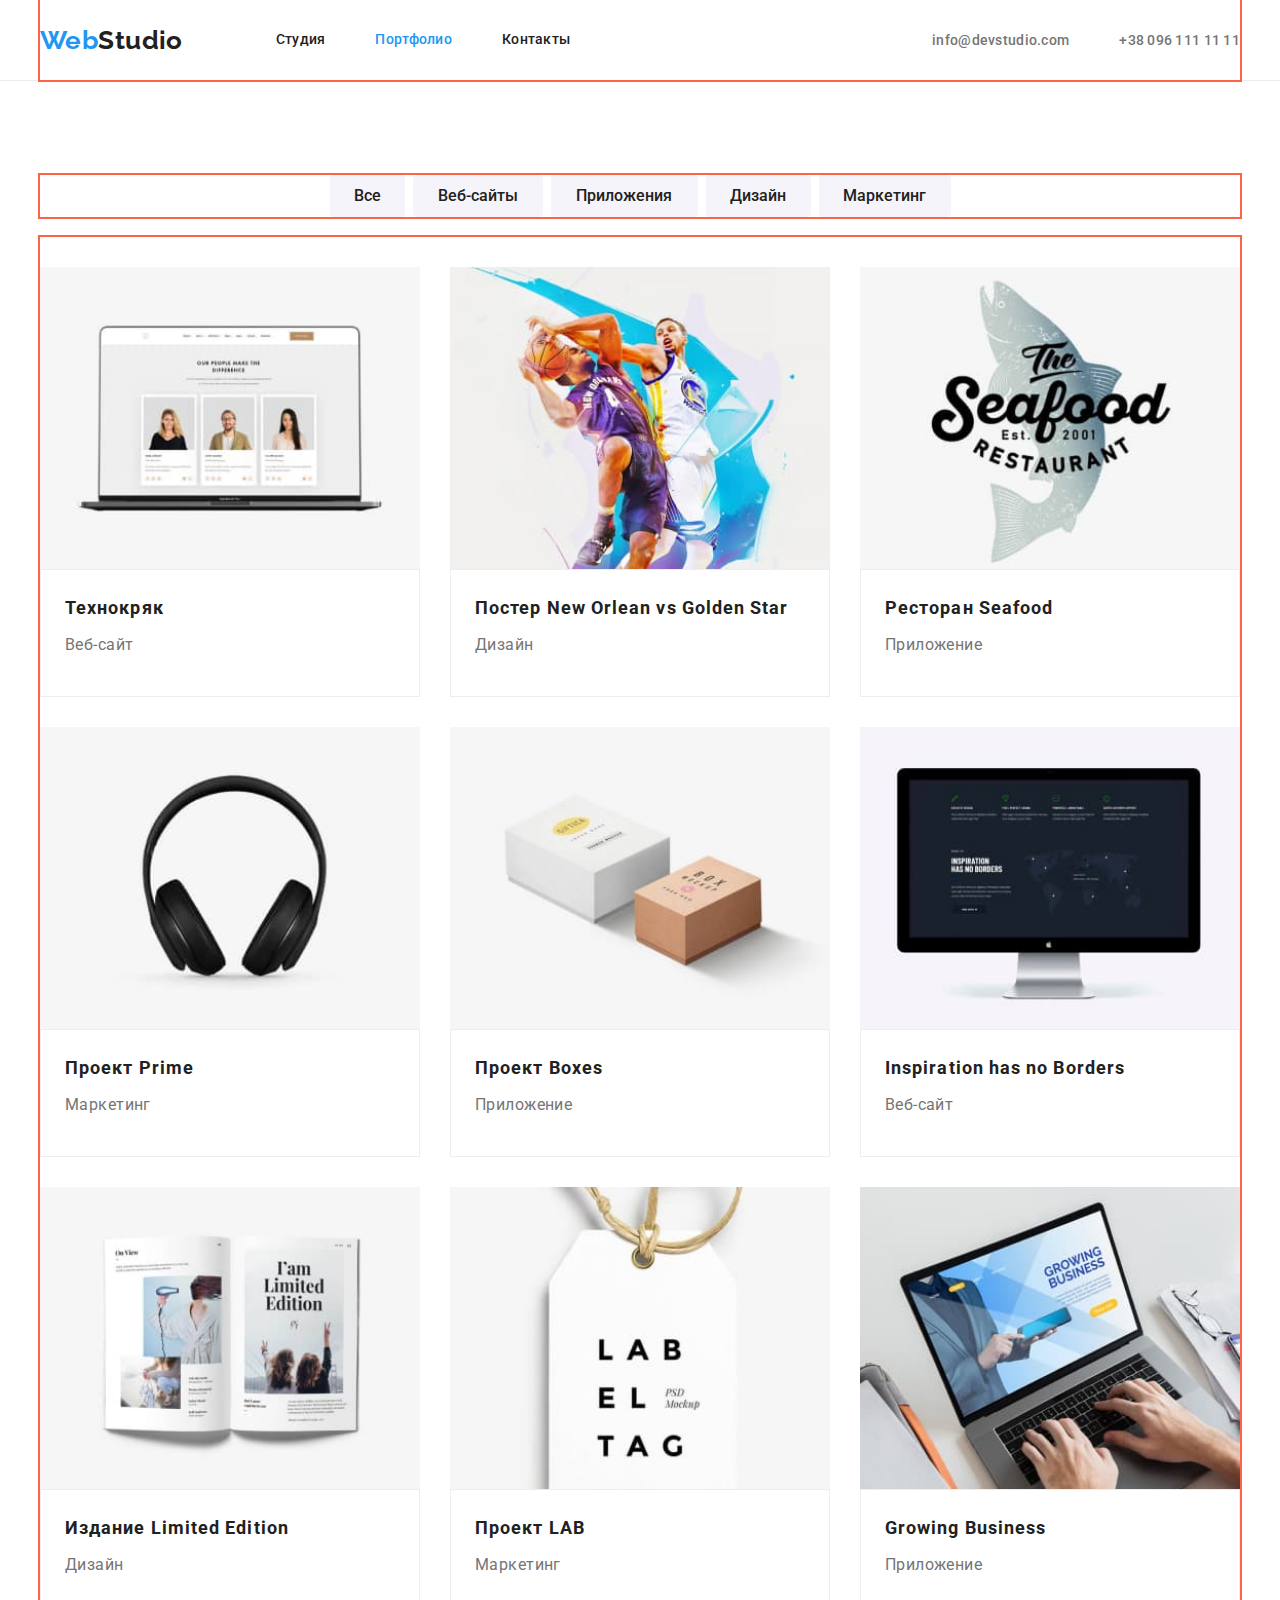
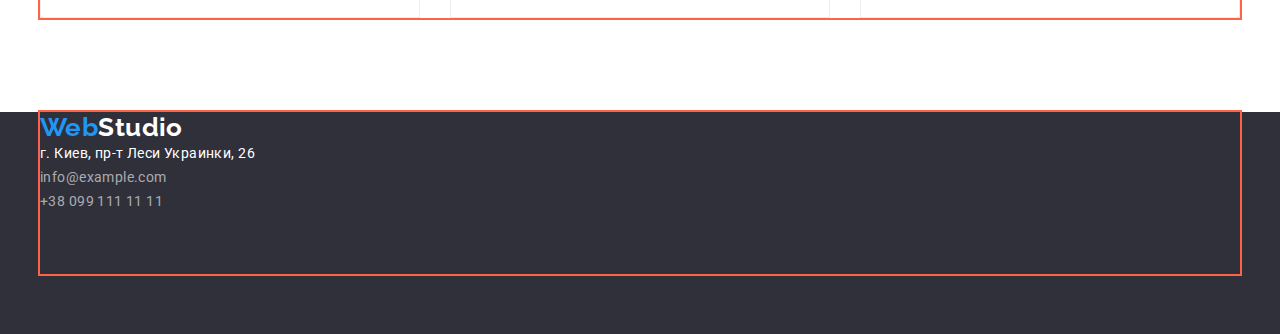
==== commit 0a040ff6: "добавляет сетку карточек на портфолио и секцию картинок на студио" ====
--- a/portfolio.html
+++ b/portfolio.html
@@ -59,7 +59,6 @@
             <li class="items">
               <a href="" class="link">
                 <img src="./images/vebsite.jpg" alt="веб-сайт" width="370" />
-
                 <div class="card-content">
                   <h2 class="tittle-portfol">Технокряк</h2>
                   <p class="text-portfol">Веб-сайт</p>
@@ -69,57 +68,73 @@
             <li class="items">
               <a href="" class="link">
                 <img src="./images/desing.jpg" alt="дизайн" width="370" />
-                <h2 class="tittle-portfol">Постер New Orlean vs Golden Star</h2>
-                <p class="text-portfol">Дизайн</p>
+                <div class="card-content">
+                  <h2 class="tittle-portfol">Постер New Orlean vs Golden Star</h2>
+                  <p class="text-portfol">Дизайн</p>
+                </div>
               </a>
             </li>
             <li class="items">
               <a href="" class="link">
                 <img src="./images/app.jpg" alt="логотип сети рыбных ресторанов" width="370" />
-                <h2 class="tittle-portfol">Ресторан Seafood</h2>
-                <p class="text-portfol">Приложение</p>
+                <div class="card-content">
+                  <h2 class="tittle-portfol">Ресторан Seafood</h2>
+                  <p class="text-portfol">Приложение</p>
+                </div>
               </a>
             </li>
             <li class="items">
               <a href="" class="link">
                 <img src="./images/mrc.jpg" alt="наушники" width="370" />
-                <h2 class="tittle-portfol">Проект Prime</h2>
-                <p class="text-portfol">Маркетинг</p>
+                <div class="card-content">
+                  <h2 class="tittle-portfol">Проект Prime</h2>
+                  <p class="text-portfol">Маркетинг</p>
+                </div>
               </a>
             </li>
             <li class="items">
               <a href="" class="link">
                 <img src="./images/app1.jpg" alt="коробочки" width="370" />
-                <h2 class="tittle-portfol">Проект Boxes</h2>
-                <p class="text-portfol">Приложение</p>
+                <div class="card-content">
+                  <h2 class="tittle-portfol">Проект Boxes</h2>
+                  <p class="text-portfol">Приложение</p>
+                </div>
               </a>
             </li>
             <li class="items">
               <a href="" class="link">
                 <img src="./images/vebsait.jpg" alt="компьютер" width="370" />
-                <h2 class="tittle-portfol">Inspiration has no Borders</h2>
-                <p class="text-portfol">Веб-сайт</p>
+                <div class="card-content">
+                  <h2 class="tittle-portfol">Inspiration has no Borders</h2>
+                  <p class="text-portfol">Веб-сайт</p>
+                </div>
               </a>
             </li>
             <li class="items">
               <a href="" class="link">
                 <img src="./images/des.jpg" alt="пост в журнале" width="370" />
-                <h2 class="tittle-portfol">Издание Limited Edition</h2>
-                <p class="text-portfol">Дизайн</p>
+                <div class="card-content">
+                  <h2 class="tittle-portfol">Издание Limited Edition</h2>
+                  <p class="text-portfol">Дизайн</p>
+                </div>
               </a>
             </li>
             <li class="items">
               <a href="" class="link">
                 <img src="./images/lab.jpg" alt="логотип LAB EL TAG " width="370" />
-                <h2 class="tittle-portfol">Проект LAB</h2>
-                <p class="text-portfol">Маркетинг</p>
+                <div class="card-content">
+                  <h2 class="tittle-portfol">Проект LAB</h2>
+                  <p class="text-portfol">Маркетинг</p>
+                </div>
               </a>
             </li>
             <li class="items">
               <a href="" class="link">
                 <img src="./images/gro.jpg" alt="ноутбук" width="370" />
-                <h2 class="tittle-portfol">Growing Business</h2>
-                <p class="text-portfol">Приложение</p>
+                <div class="card-content">
+                  <h2 class="tittle-portfol">Growing Business</h2>
+                  <p class="text-portfol">Приложение</p>
+                </div>
               </a>
             </li>
           </ul>
--- a/css/styless.css
+++ b/css/styless.css
@@ -10,7 +10,8 @@
   --button-bgc: #f5f4fa;
   --footer-address-color: rgba(255, 255, 255, 0.6);
   --page-header-border-color: rgba(236, 236, 236, 1);
-  --examples-item-gap: 30px;
+  --examples-items-gap: 30px;
+  --border-card-content: rgba(238, 238, 238, 1);
 }
 
 body {
@@ -202,6 +203,22 @@
   text-transform: uppercase;
 }
 
+.studio {
+  display: flex;
+ flex-wrap: wrap;
+ justify-content: space-between;
+}
+.studio > .items {
+  flex-basis: calc(100% / 3 - var(--examples-items-gap));
+ 
+  
+  width: 370px;
+  outline: 1px solid tomato;
+}
+.studio > .items + .items {
+  margin-left: var(--examples-items-gap);
+}
+
 .tittle-command {
   margin-top: 0;
   margin-bottom: 10px;
@@ -242,7 +259,6 @@
 
 .text-portfol {
   margin-top: 0;
-  margin-bottom: 20px;
 
   color: var(--tittle-text-color);
 
@@ -257,7 +273,7 @@
   margin-left: auto;
   margin-right: auto;
   margin-bottom: 50px;
-  background-color: tomato;
+  
 }
 .portfol .button + .button {
   margin-left: 8px;
@@ -268,16 +284,25 @@
 .examples {
   display: flex;
   flex-wrap: wrap;
-  margin-left: calc(-1 * var(--examples-item-gap));
-  margin-top: calc(-1 * var(--examples-item-gap));
+  margin-left: calc(-1 * var(--examples-items-gap));
+  margin-top: calc(-1 * var(--examples-items-gap));
 }
 .examples > .items {
-  flex-basis: calc(100% / 3 - var(--examples-item-gap));
+  flex-basis: calc(100% / 3 - var(--examples-items-gap));
   width: 370px;
-  margin-top: var(--examples-item-gap);
-  margin-left: var(--examples-item-gap);
-  outline: 1px solid tomato ;
-}
+  margin-top: var(--examples-items-gap);
+  margin-left: var(--examples-items-gap);
+  
+}
+
+.card-content {
+  padding-top: 20px;
+  padding-bottom: 20px;
+  padding-left: 24px;
+  padding-right: 24px;
+border: 1px solid var(--border-card-content);
+}
+
 
 img {
   display: block;
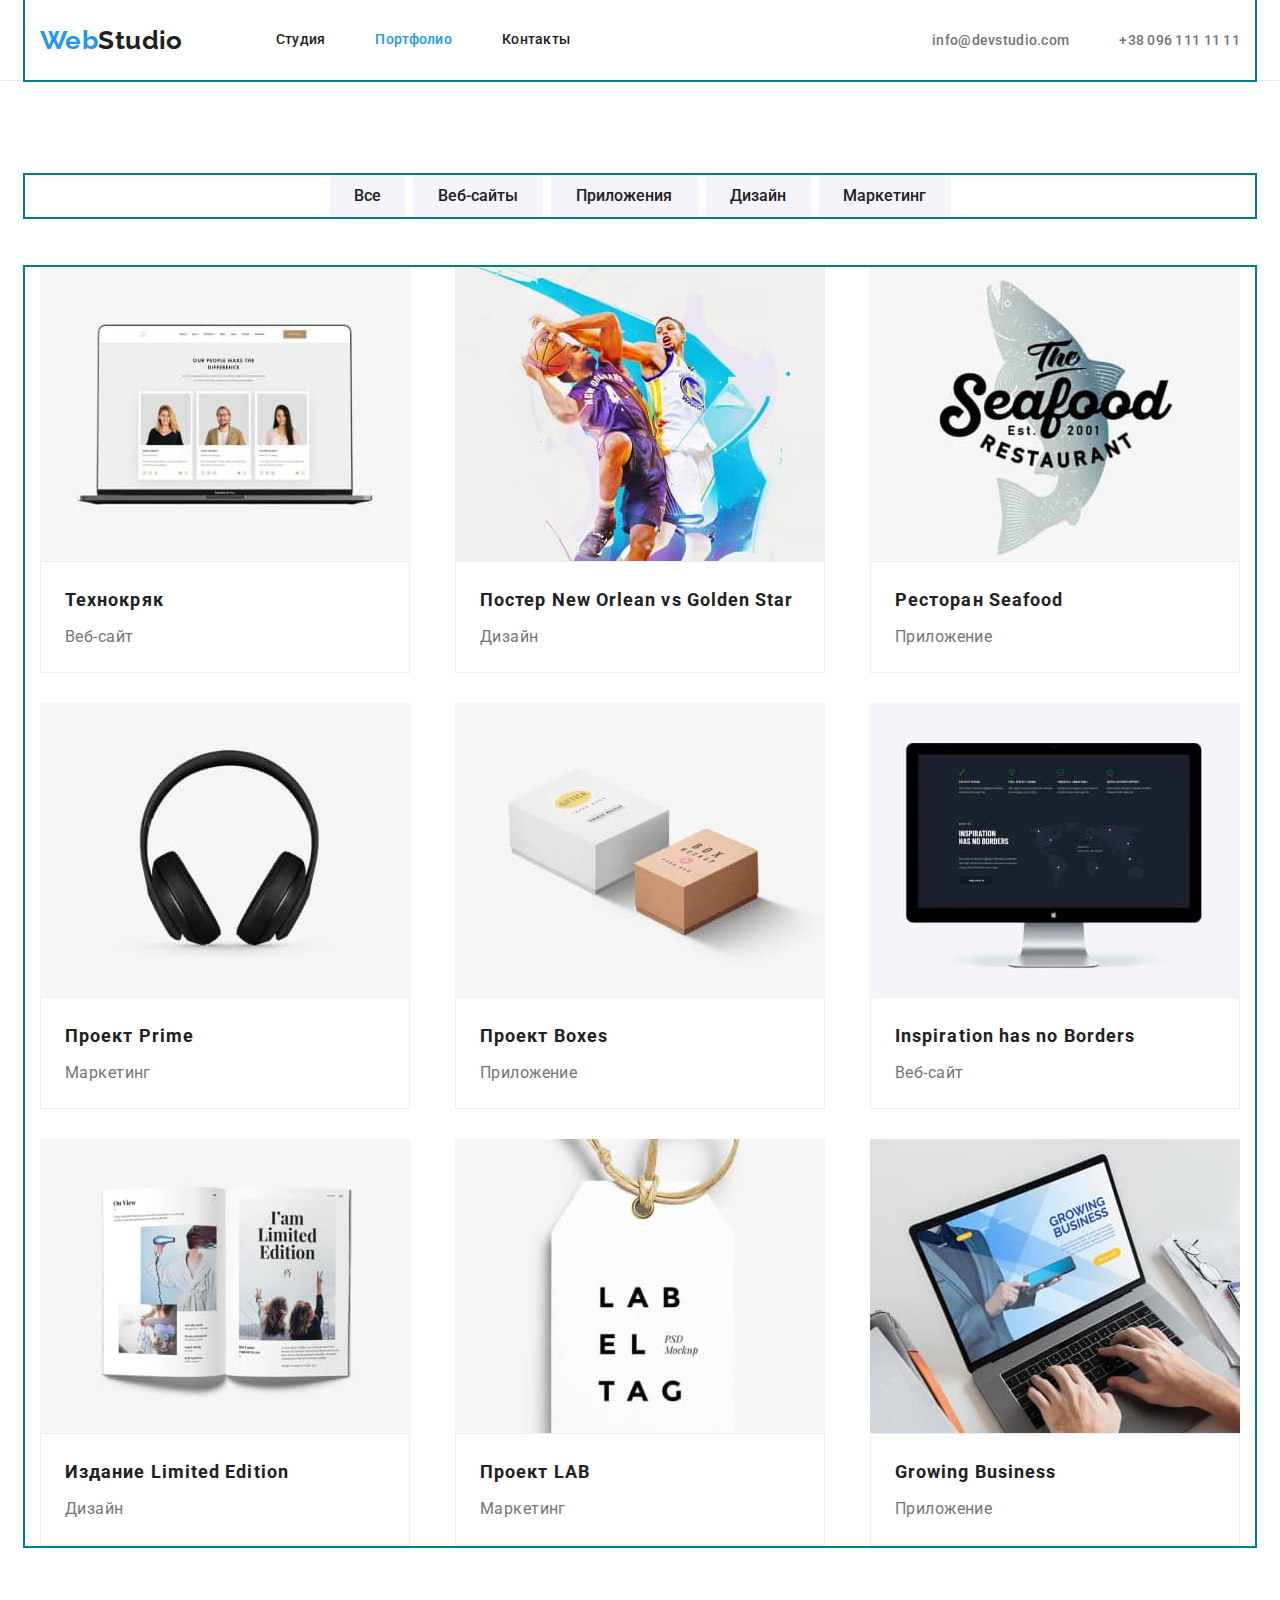
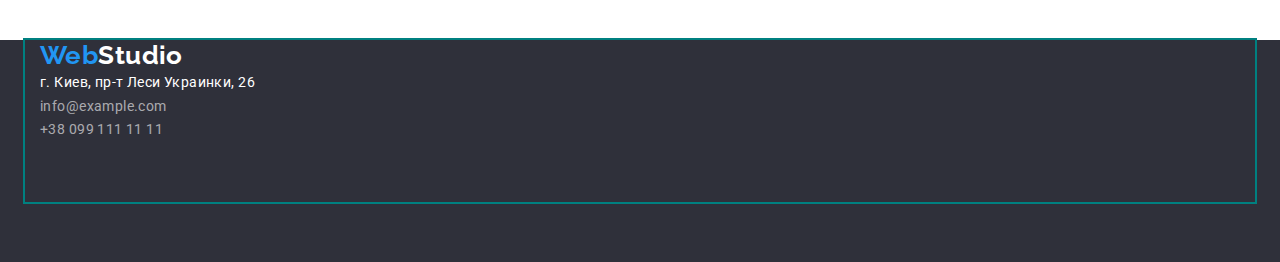
==== commit 6ea8af7a: "дорабатывает мейн на двух страницах сайта" ====
--- a/portfolio.html
+++ b/portfolio.html
@@ -35,7 +35,7 @@
       </div>
     </header>
     <main>
-      <section class="section">
+      <section class="section-portfolio">
         <div class="container">
           <h1 class="section-tittlen">Примеры работ</h1>
           <ul class="portfol list">
--- a/css/styless.css
+++ b/css/styless.css
@@ -58,9 +58,6 @@
 .logo.link:hover .link {
   text-decoration: none;
 }
-
-
-
 .logo-white {
   color: var(--white-color);
 }
@@ -130,24 +127,29 @@
 .container {
   margin-left: auto;
   margin-right: auto;
-  width: 1200px;
-outline: 2px solid tomato;
+  width: 1230px;
+  padding-left: 15px;
+  padding-right: 15px;
+ outline: 2px solid teal;
 }
 
 .link {
-
-  text-decoration: none;
-  font-style: normal;
-}
+text-decoration: none;
+font-style: normal;
+}
+
 /* SECTION-HERO*/
 
 .section-hero {
   background-color: var(--black-color);
   text-align: center;
+  padding-bottom: 200px;
+  padding-top: 200px;
+  margin-bottom: 94px;
 }
 .hero {
-    margin-top: 0;
-    margin-bottom: 30px;
+  margin-top: 0;
+  margin-bottom: 30px;
   color: var(--white-color);
 
   font-weight: 900;
@@ -160,13 +162,15 @@
 
 .section {
   padding-bottom: 94px;
-  padding-top: 94px;
-}
+  /* padding-top: 94px; */
+}
+
+/* секция НАШИ ПРЕИМУЩЕСТВА */
 
 .section-tittle {
   margin-top: 0;
   margin-bottom: 50px;
-  padding-top: 94px;
+  padding-top: 0;
 
   color: var(--prymery-text-color);
 
@@ -175,9 +179,15 @@
   line-height: 1.17;
   text-align: center;
 }
+
+/* СКРЫТИЕ h2 (СТУДИЯ) И h1 (ПОРТФОЛИО)*/
+
 .section-tittlen {
   display: none;
 }
+
+/* СПИСОК ПРЕИМУЩЕСТВ (СЕТКА ФЛЕКС) */
+
 .feature {
   display: flex;
   align-items: center;
@@ -185,11 +195,6 @@
 .feature .item + .item {
 margin-left: 30px;
 }
-.section-comand {
-background: #F5F4FA;
-}
-
-
 .feature .tittle {
   color: var(--prymery-text-color);
 }
@@ -202,6 +207,13 @@
   line-height: 1.14;
   text-transform: uppercase;
 }
+.text {
+  margin-top: 0;
+  margin-bottom: 0;
+
+  line-height: 1.7;
+}
+/* СПИСОК ЧЕМ МЫ ЗАНИМАЕМСЯ (ФЛЕКС) */
 
 .studio {
   display: flex;
@@ -209,14 +221,20 @@
  justify-content: space-between;
 }
 .studio > .items {
-  flex-basis: calc(100% / 3 - var(--examples-items-gap));
- 
-  
-  width: 370px;
-  outline: 1px solid tomato;
-}
-.studio > .items + .items {
-  margin-left: var(--examples-items-gap);
+ width: 370px;
+ margin-right: 30px;
+}
+
+.studio > .items:nth-child(3n) {
+  margin-right: 0;
+}
+
+/* СЕКЦИЯ НАША КОМАНДА */
+
+.section-comand {
+  background: #F5F4FA;
+  padding-top: 94px;
+  padding-bottom: 94px;
 }
 
 .tittle-command {
@@ -229,42 +247,39 @@
   font-size: 16px;
   line-height: 1.18;
 }
-.tittle-portfol {
-  margin-top: 0;
-  margin-bottom: 4px;
-
-  color: var(--prymery-text-color);
-
-  font-weight: 700;
-  font-size: 18px;
-  line-height: 2;
-  letter-spacing: 0.06em; 
-}
-
-.text {
+.text-studio {
   margin-top: 0;
   margin-bottom: 0;
-
-  line-height: 1.7;
-}
-
-.text-studio {
-  margin-top: 0;
-  margin-bottom: 30px;
 
   color: var(--tittle-text-color);
   font-size: 16px;
   line-height: 1.18;
 }
-
-.text-portfol {
-  margin-top: 0;
-
-  color: var(--tittle-text-color);
-
-  font-weight: 400;
-  font-size: 16px;
-  line-height: 1.9;
+.cards {
+  display: flex;
+  flex-wrap: wrap;
+ justify-content: space-between;
+}
+.card-contents {
+  text-align: center;
+  padding-top: 30px;
+  padding-bottom: 30px;
+
+background-color: var(--white-color);
+}
+.cards>.command {
+  margin-right: 30px;
+  width: 270px;
+}
+.cards > .command:nth-child(4n) {
+  margin-right: 0;
+}
+
+/* СЕКЦИЯ МЕЙН ПОРТФОЛИО */
+
+.section-portfolio {
+  padding-top: 94px;
+  padding-bottom: 94px;
 }
 .portfol {
   display: flex;
@@ -273,28 +288,49 @@
   margin-left: auto;
   margin-right: auto;
   margin-bottom: 50px;
-  
-}
-.portfol .button + .button {
+}
+.tittle-portfol {
+  margin-top: 0;
+  margin-bottom: 4px;
+
+  color: var(--prymery-text-color);
+
+  font-weight: 700;
+  font-size: 18px;
+  line-height: 2;
+  letter-spacing: 0.06em; 
+}
+.text-portfol {
+  margin-top: 0;
+margin-bottom: 0;
+  color: var(--tittle-text-color);
+
+  font-weight: 400;
+  font-size: 16px;
+  line-height: 1.9;
+}
+.portfol .button+.button {
   margin-left: 8px;
 }
 
-/* examples portfolio */
+/* examples portfolio  (СЕТКА ФЛЕКС) */
 
 .examples {
   display: flex;
   flex-wrap: wrap;
-  margin-left: calc(-1 * var(--examples-items-gap));
-  margin-top: calc(-1 * var(--examples-items-gap));
+  justify-content: space-between;
 }
 .examples > .items {
-  flex-basis: calc(100% / 3 - var(--examples-items-gap));
   width: 370px;
-  margin-top: var(--examples-items-gap);
-  margin-left: var(--examples-items-gap);
-  
-}
-
+  margin-right: 30px;
+  margin-bottom: 30px;
+}
+.items:nth-child(3n) {
+  margin-right: 0;
+}
+.items:nth-last-child(-n + 3) {
+  margin-bottom: 0;
+}
 .card-content {
   padding-top: 20px;
   padding-bottom: 20px;
@@ -303,6 +339,7 @@
 border: 1px solid var(--border-card-content);
 }
 
+/* IMG */
 
 img {
   display: block;
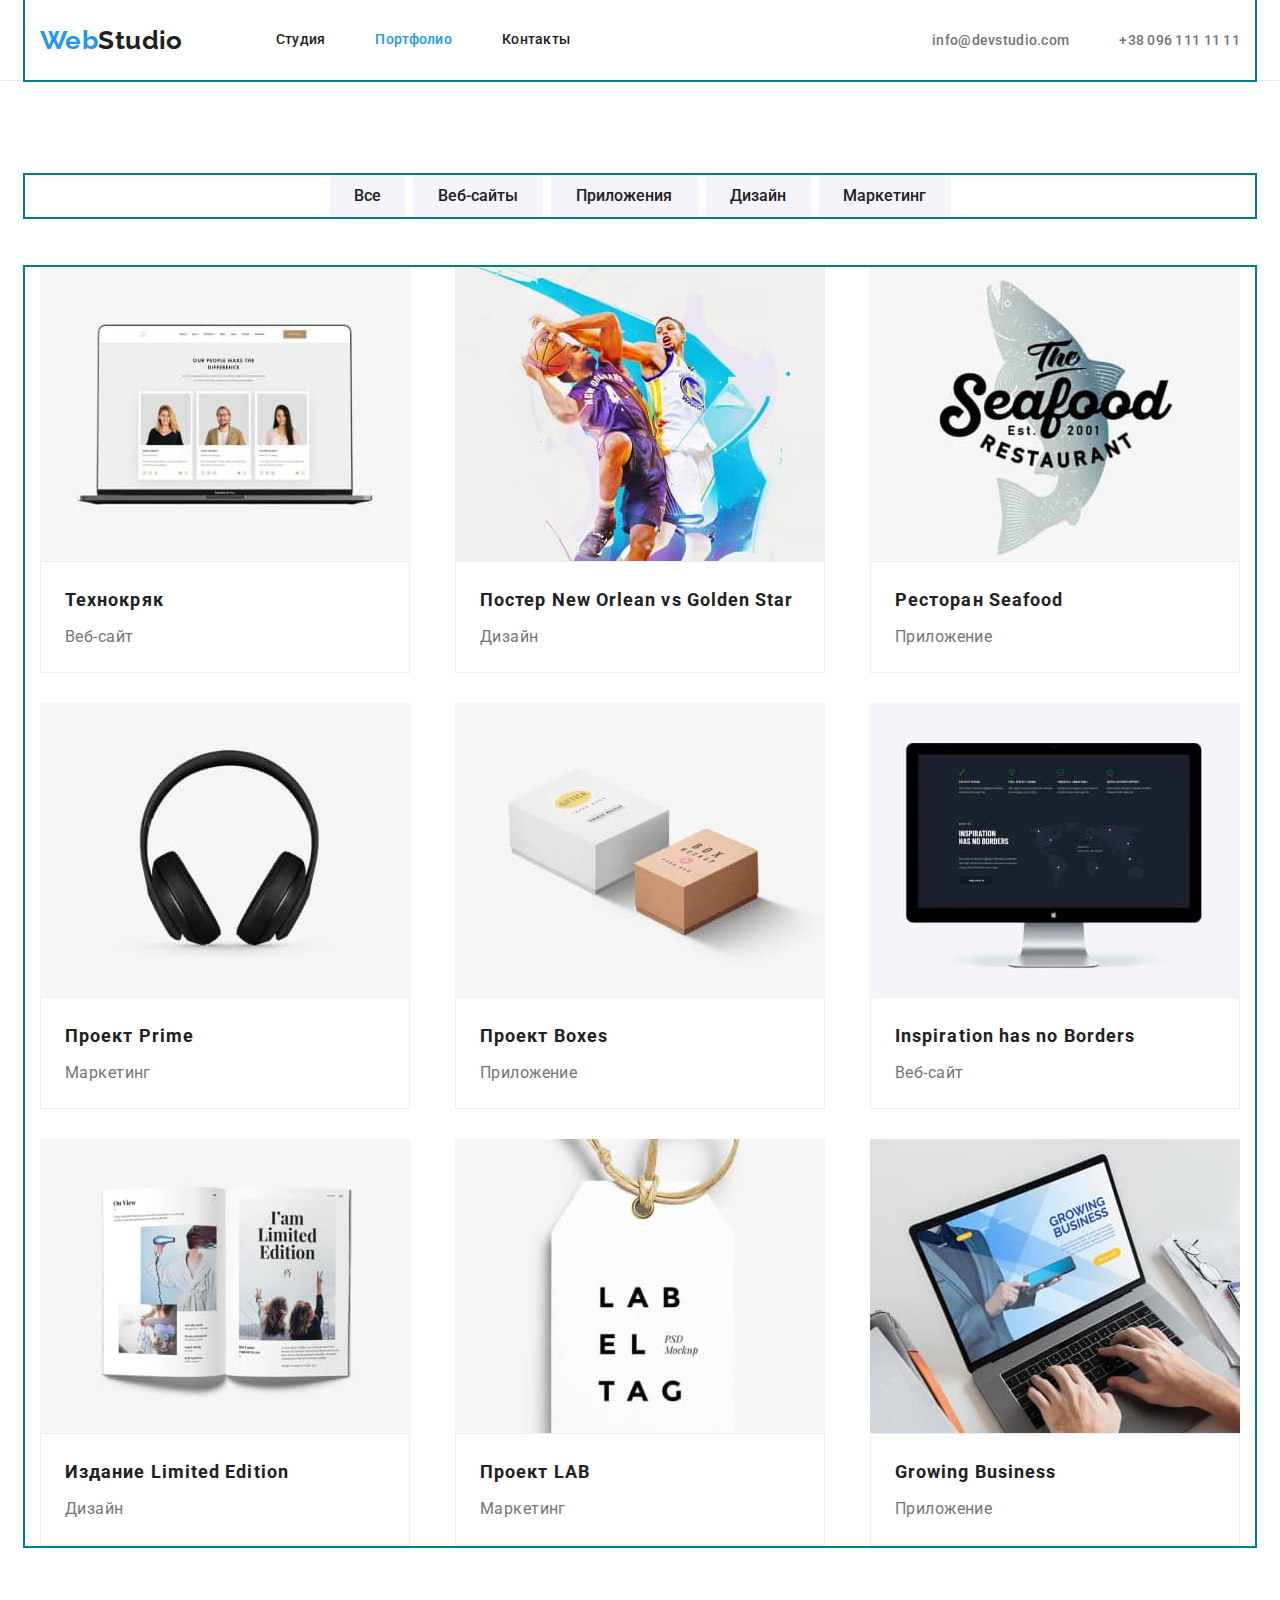
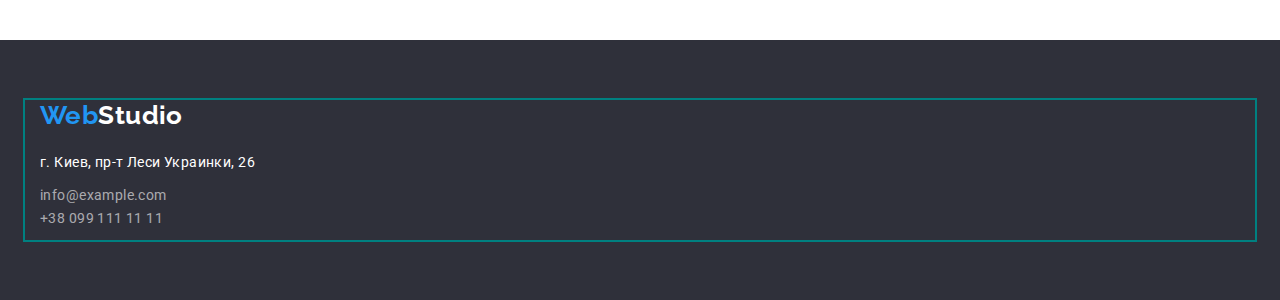
==== commit ee8f0a84: "добавляет в футер марджины и паддинги" ====
--- a/portfolio.html
+++ b/portfolio.html
@@ -145,7 +145,7 @@
       <div class="container">
         <a href="./index.html" class="logo link">Web<span class="logo-white">Studio</span> </a>
         <address>
-          <ul class="footer list">
+          <ul class="address list">
             <li class="address">г. Киев, пр-т Леси Украинки, 26</li>
             <li><a href="mailto:info@example.com" class="address-link">info@example.com</a></li>
             <li><a href="tel:+380961111111" class="address-link">+38 099 111 11 11</a></li>
--- a/css/styless.css
+++ b/css/styless.css
@@ -218,11 +218,13 @@
 .studio {
   display: flex;
  flex-wrap: wrap;
- justify-content: space-between;
+ /* justify-content: space-between; */
 }
 .studio > .items {
- width: 370px;
- margin-right: 30px;
+  width: calc((100% - 60px) / 3);
+  margin-right: 30px;
+ /* width: 370px;
+ margin-right: 30px; */
 }
 
 .studio > .items:nth-child(3n) {
@@ -258,7 +260,7 @@
 .cards {
   display: flex;
   flex-wrap: wrap;
- justify-content: space-between;
+ /* justify-content: space-between; */
 }
 .card-contents {
   text-align: center;
@@ -268,11 +270,13 @@
 background-color: var(--white-color);
 }
 .cards>.command {
+  width: calc((100% - 90px) / 4);
   margin-right: 30px;
-  width: 270px;
+  /* margin-right: 30px;
+  width: 270px; */
 }
 .cards > .command:nth-child(4n) {
-  margin-right: 0;
+   margin-right: 0; 
 }
 
 /* СЕКЦИЯ МЕЙН ПОРТФОЛИО */
@@ -350,14 +354,20 @@
 /* ФУТЕР */
 
 .footer {
-  padding-top: 0px;
+  display: flex;
+  flex-direction: column;
+  padding-top: 60px;
   padding-bottom: 60px;
 
   background-color: var(--accent-footer-bgc);
 }
+.address.list {
+  margin-top: 20px;
+}
 
 
 .address {
+  margin-bottom: 9px;
   color: var(--white-color);
 
   line-height: 1.7;
@@ -365,6 +375,8 @@
   font-style: normal;
 }
 .address-link {
+  margin-bottom: 9px;
+
   color: rgba(255, 255, 255, 0.6);
 
   font-style: normal;
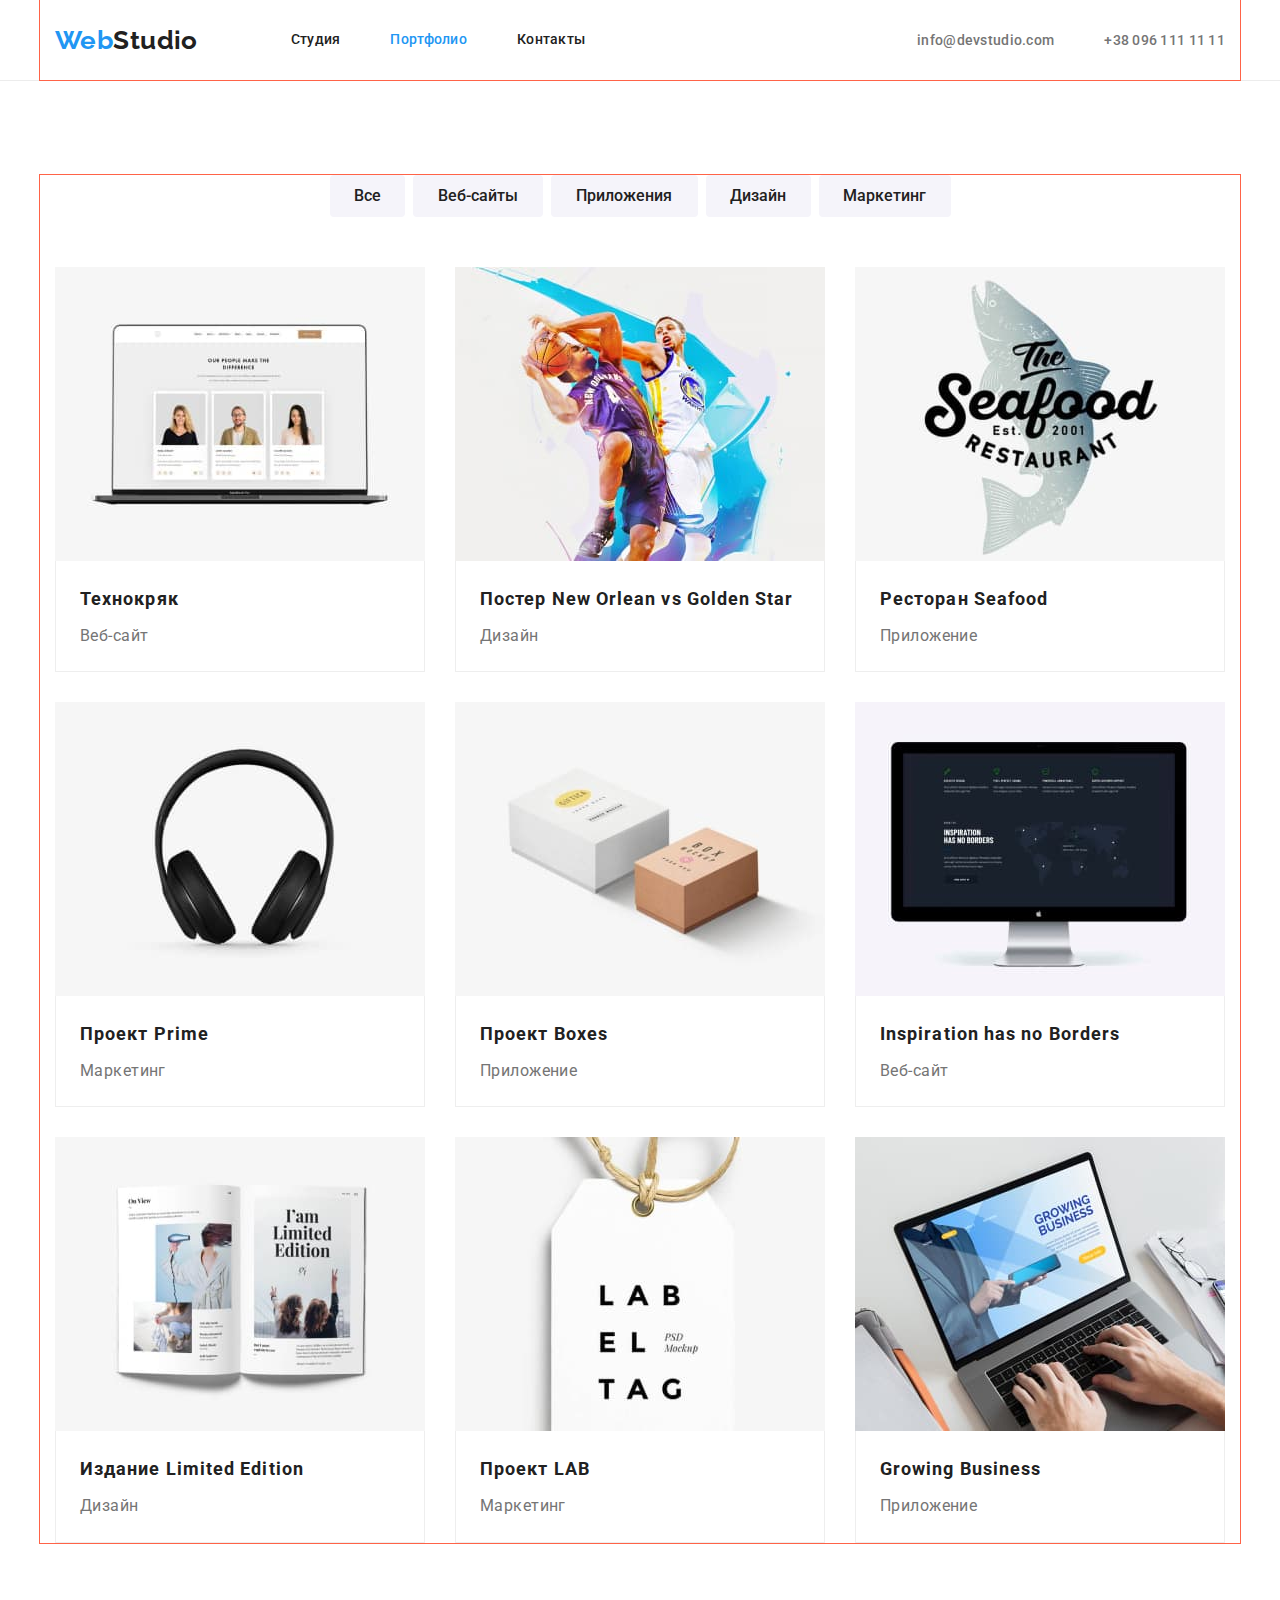
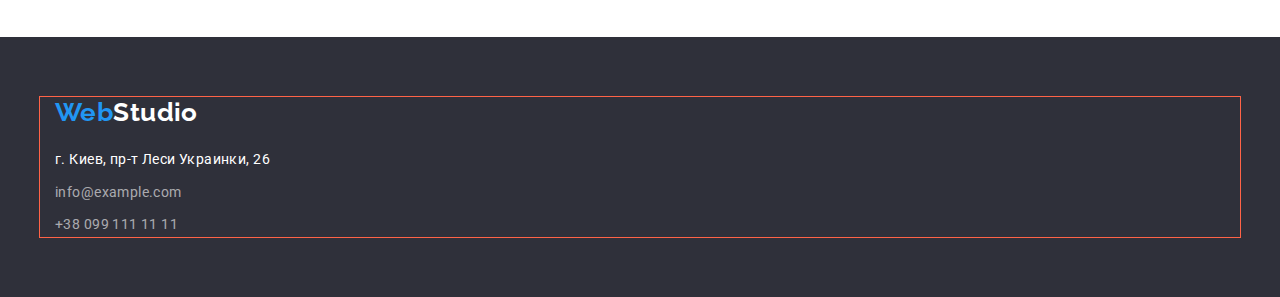
==== commit 2a503d4f: "исправления" ====
--- a/portfolio.html
+++ b/portfolio.html
@@ -53,102 +53,101 @@
               <button type="button" class="button secondary five">Маркетинг</button>
             </li>
           </ul>
-        </div>
-        <div class="container">
-          <ul class="examples list">
-            <li class="items">
-              <a href="" class="link">
-                <img src="./images/vebsite.jpg" alt="веб-сайт" width="370" />
-                <div class="card-content">
-                  <h2 class="tittle-portfol">Технокряк</h2>
-                  <p class="text-portfol">Веб-сайт</p>
-                </div>
-              </a>
-            </li>
-            <li class="items">
-              <a href="" class="link">
-                <img src="./images/desing.jpg" alt="дизайн" width="370" />
-                <div class="card-content">
-                  <h2 class="tittle-portfol">Постер New Orlean vs Golden Star</h2>
-                  <p class="text-portfol">Дизайн</p>
-                </div>
-              </a>
-            </li>
-            <li class="items">
-              <a href="" class="link">
-                <img src="./images/app.jpg" alt="логотип сети рыбных ресторанов" width="370" />
-                <div class="card-content">
-                  <h2 class="tittle-portfol">Ресторан Seafood</h2>
-                  <p class="text-portfol">Приложение</p>
-                </div>
-              </a>
-            </li>
-            <li class="items">
-              <a href="" class="link">
-                <img src="./images/mrc.jpg" alt="наушники" width="370" />
-                <div class="card-content">
-                  <h2 class="tittle-portfol">Проект Prime</h2>
-                  <p class="text-portfol">Маркетинг</p>
-                </div>
-              </a>
-            </li>
-            <li class="items">
-              <a href="" class="link">
-                <img src="./images/app1.jpg" alt="коробочки" width="370" />
-                <div class="card-content">
-                  <h2 class="tittle-portfol">Проект Boxes</h2>
-                  <p class="text-portfol">Приложение</p>
-                </div>
-              </a>
-            </li>
-            <li class="items">
-              <a href="" class="link">
-                <img src="./images/vebsait.jpg" alt="компьютер" width="370" />
-                <div class="card-content">
-                  <h2 class="tittle-portfol">Inspiration has no Borders</h2>
-                  <p class="text-portfol">Веб-сайт</p>
-                </div>
-              </a>
-            </li>
-            <li class="items">
-              <a href="" class="link">
-                <img src="./images/des.jpg" alt="пост в журнале" width="370" />
-                <div class="card-content">
-                  <h2 class="tittle-portfol">Издание Limited Edition</h2>
-                  <p class="text-portfol">Дизайн</p>
-                </div>
-              </a>
-            </li>
-            <li class="items">
-              <a href="" class="link">
-                <img src="./images/lab.jpg" alt="логотип LAB EL TAG " width="370" />
-                <div class="card-content">
-                  <h2 class="tittle-portfol">Проект LAB</h2>
-                  <p class="text-portfol">Маркетинг</p>
-                </div>
-              </a>
-            </li>
-            <li class="items">
-              <a href="" class="link">
-                <img src="./images/gro.jpg" alt="ноутбук" width="370" />
-                <div class="card-content">
-                  <h2 class="tittle-portfol">Growing Business</h2>
-                  <p class="text-portfol">Приложение</p>
-                </div>
-              </a>
-            </li>
-          </ul>
-        </div>
+        
+
+        <ul class="examples list">
+          <li class="items">
+            <a href="" class="link">
+              <img src="./images/vebsite.jpg" alt="веб-сайт" width="370" />
+              <div class="card-content">
+                <h2 class="tittle-portfol">Технокряк</h2>
+                <p class="text-portfol">Веб-сайт</p>
+              </div>
+            </a>
+          </li>
+          <li class="items">
+            <a href="" class="link">
+              <img src="./images/desing.jpg" alt="дизайн" width="370" />
+              <div class="card-content">
+                <h2 class="tittle-portfol">Постер New Orlean vs Golden Star</h2>
+                <p class="text-portfol">Дизайн</p>
+              </div>
+            </a>
+          </li>
+          <li class="items">
+            <a href="" class="link">
+              <img src="./images/app.jpg" alt="логотип сети рыбных ресторанов" width="370" />
+              <div class="card-content">
+                <h2 class="tittle-portfol">Ресторан Seafood</h2>
+                <p class="text-portfol">Приложение</p>
+              </div>
+            </a>
+          </li>
+          <li class="items">
+            <a href="" class="link">
+              <img src="./images/mrc.jpg" alt="наушники" width="370" />
+              <div class="card-content">
+                <h2 class="tittle-portfol">Проект Prime</h2>
+                <p class="text-portfol">Маркетинг</p>
+              </div>
+            </a>
+          </li>
+          <li class="items">
+            <a href="" class="link">
+              <img src="./images/app1.jpg" alt="коробочки" width="370" />
+              <div class="card-content">
+                <h2 class="tittle-portfol">Проект Boxes</h2>
+                <p class="text-portfol">Приложение</p>
+              </div>
+            </a>
+          </li>
+          <li class="items">
+            <a href="" class="link">
+              <img src="./images/vebsait.jpg" alt="компьютер" width="370" />
+              <div class="card-content">
+                <h2 class="tittle-portfol">Inspiration has no Borders</h2>
+                <p class="text-portfol">Веб-сайт</p>
+              </div>
+            </a>
+          </li>
+          <li class="items">
+            <a href="" class="link">
+              <img src="./images/des.jpg" alt="пост в журнале" width="370" />
+              <div class="card-content">
+                <h2 class="tittle-portfol">Издание Limited Edition</h2>
+                <p class="text-portfol">Дизайн</p>
+              </div>
+            </a>
+          </li>
+          <li class="items">
+            <a href="" class="link">
+              <img src="./images/lab.jpg" alt="логотип LAB EL TAG " width="370" />
+              <div class="card-content">
+                <h2 class="tittle-portfol">Проект LAB</h2>
+                <p class="text-portfol">Маркетинг</p>
+              </div>
+            </a>
+          </li>
+          <li class="items">
+            <a href="" class="link">
+              <img src="./images/gro.jpg" alt="ноутбук" width="370" />
+              <div class="card-content">
+                <h2 class="tittle-portfol">Growing Business</h2>
+                <p class="text-portfol">Приложение</p>
+              </div>
+            </a>
+          </li>
+        </ul>
       </section>
     </main>
     <footer class="footer">
       <div class="container">
         <a href="./index.html" class="logo link">Web<span class="logo-white">Studio</span> </a>
         <address>
-          <ul class="address list">
-            <li class="address">г. Киев, пр-т Леси Украинки, 26</li>
-            <li><a href="mailto:info@example.com" class="address-link">info@example.com</a></li>
-            <li><a href="tel:+380961111111" class="address-link">+38 099 111 11 11</a></li>
+          <p class="foot">г. Киев, пр-т Леси Украинки, 26</p>
+            <ul class="address list">
+            <li class="address"><a href="mailto:info@example.com" class="address-link">info@example.com</a></li>
+            <li class="address"><a href="tel:+380961111111" class="address-link">+38 099 111 11 11</a></li>
           </ul>
         </address>
       </div>
--- a/css/styless.css
+++ b/css/styless.css
@@ -33,9 +33,7 @@
 /* heder */
 
 .page-header {
-border-bottom-width: 1px;
-border-bottom-style: solid;
-border-bottom-color: var(--page-header-border-color);
+border-bottom: 1px solid var(--page-header-border-color);
 }
 
 .main-nav,
@@ -127,10 +125,10 @@
 .container {
   margin-left: auto;
   margin-right: auto;
-  width: 1230px;
+  width: 1200px;
   padding-left: 15px;
   padding-right: 15px;
- outline: 2px solid teal;
+  outline: 1px solid tomato;
 }
 
 .link {
@@ -145,28 +143,37 @@
   text-align: center;
   padding-bottom: 200px;
   padding-top: 200px;
-  margin-bottom: 94px;
-}
-.hero {
+  
+}
+.hero { 
   margin-top: 0;
   margin-bottom: 30px;
-  color: var(--white-color);
-
+
+  color: var(--white-color);
+
+width: 696px;
   font-weight: 900;
   font-size: 44px;
   line-height: 1.4;
   letter-spacing: 0.06em;
   text-transform: uppercase;
-}
+  text-align: center;
+}
+
 /* SECTION*/
 
 .section {
   padding-bottom: 94px;
-  /* padding-top: 94px; */
-}
-
+  padding-top: 94px;
+}
+.section:nth-child(3) {
+  padding-top: 0;
+}
 /* секция НАШИ ПРЕИМУЩЕСТВА */
 
+.feature > .item {
+  width: 270px;
+}
 .section-tittle {
   margin-top: 0;
   margin-bottom: 50px;
@@ -322,7 +329,7 @@
 .examples {
   display: flex;
   flex-wrap: wrap;
-  justify-content: space-between;
+  
 }
 .examples > .items {
   width: 370px;
@@ -340,7 +347,9 @@
   padding-bottom: 20px;
   padding-left: 24px;
   padding-right: 24px;
-border: 1px solid var(--border-card-content);
+border-right: 1px solid var(--border-card-content);
+border-left: 1px solid var(--border-card-content);
+border-bottom: 1px solid var(--border-card-content);
 }
 
 /* IMG */
@@ -361,22 +370,35 @@
 
   background-color: var(--accent-footer-bgc);
 }
-.address.list {
+
+address {
   margin-top: 20px;
 }
 
 
-.address {
+.foot {
+  margin-top: 0;
   margin-bottom: 9px;
   color: var(--white-color);
-
+  
   line-height: 1.7;
   letter-spacing: 0.03em;
   font-style: normal;
 }
+
+.address {
+  margin-bottom: 9px;
+  color: var(--white-color);
+
+  line-height: 1.7;
+  letter-spacing: 0.03em;
+  font-style: normal;
+}
+.address:last-child {
+  margin-bottom: 0;
+}
+
 .address-link {
-  margin-bottom: 9px;
-
   color: rgba(255, 255, 255, 0.6);
 
   font-style: normal;
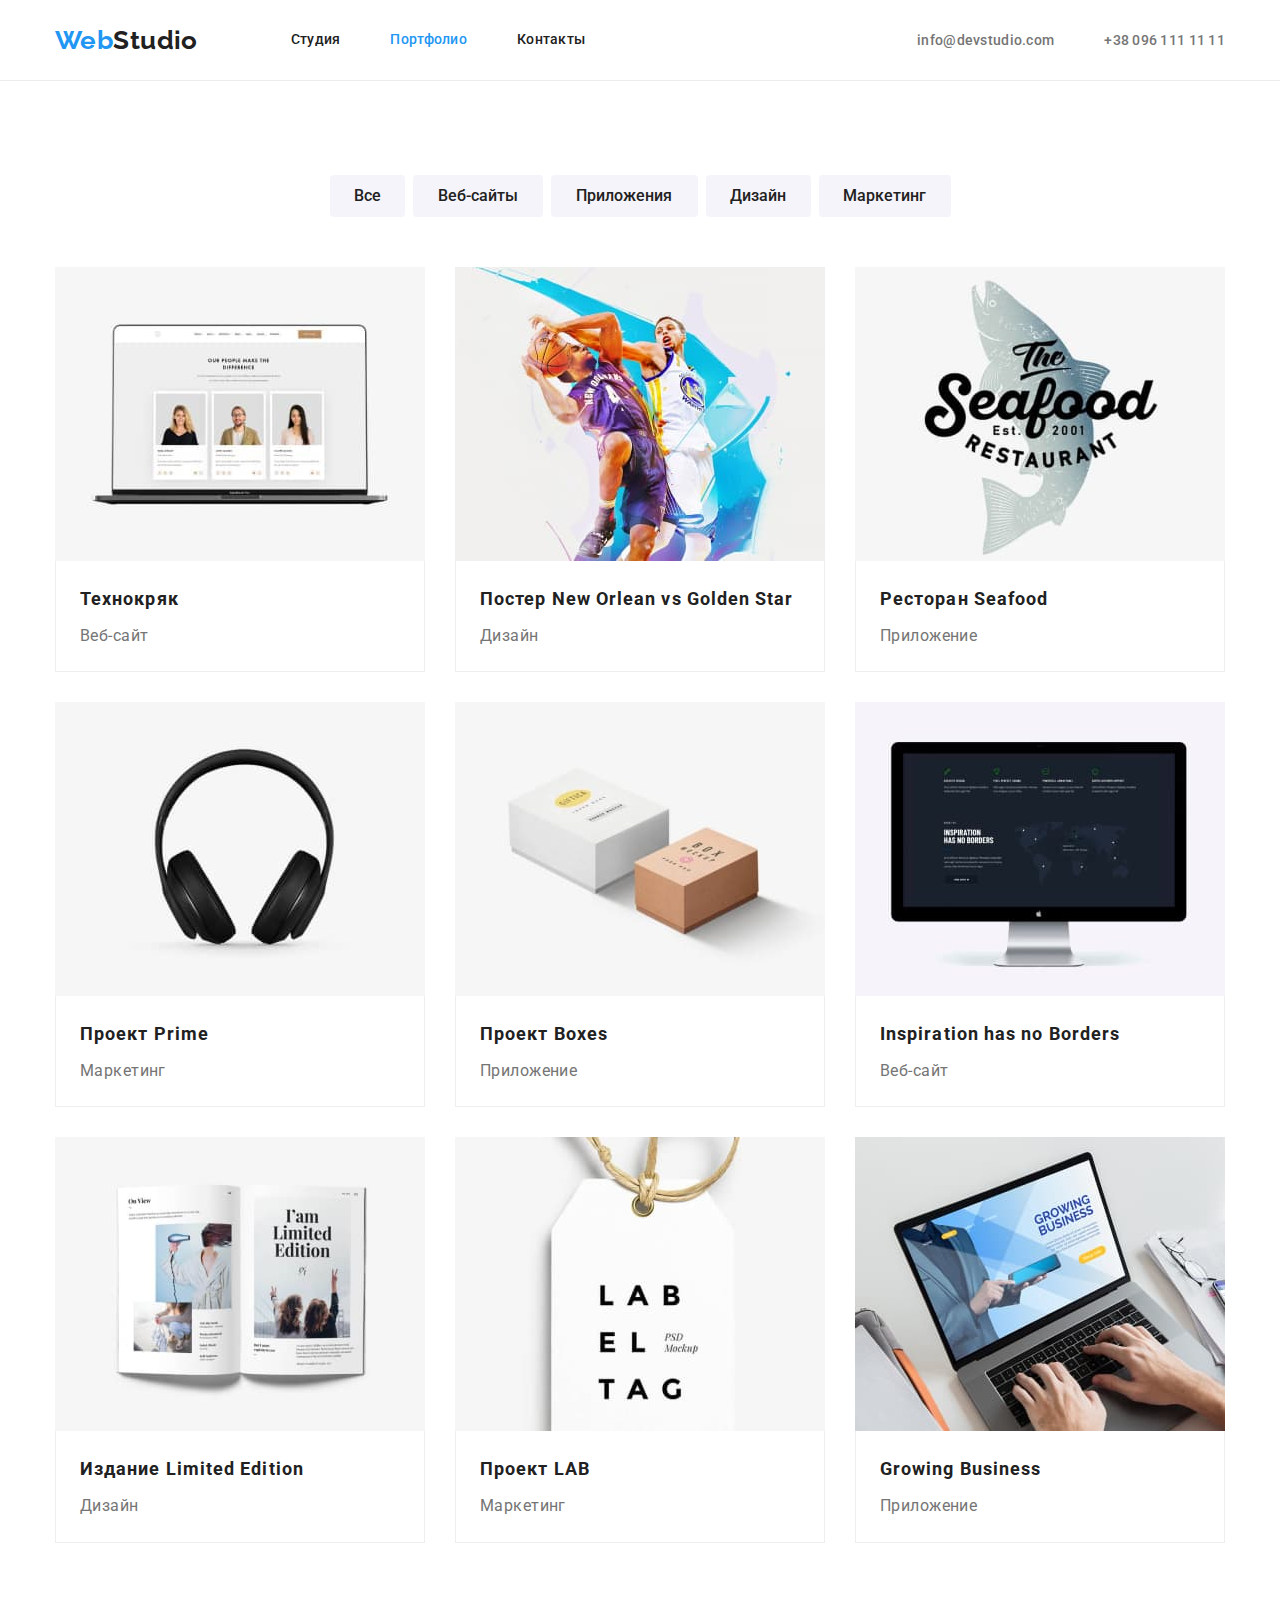
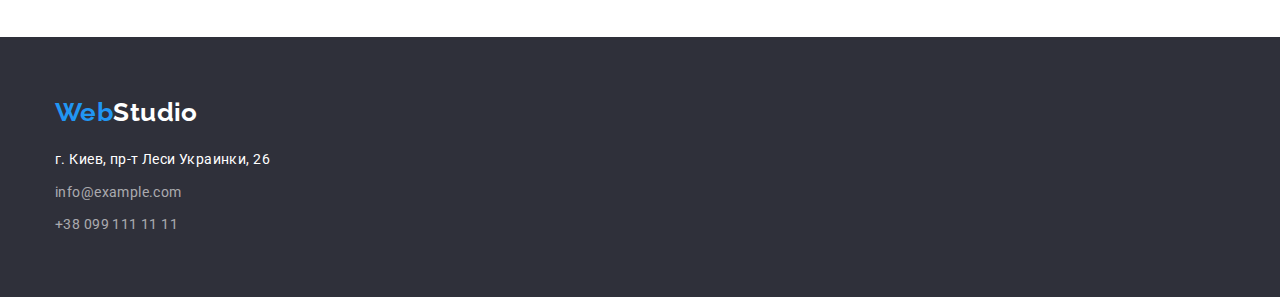
==== commit c258d51b: "скрывает заголовки Н1 и Н2,ставит текст секции герой по центру" ====
--- a/portfolio.html
+++ b/portfolio.html
@@ -37,7 +37,7 @@
     <main>
       <section class="section-portfolio">
         <div class="container">
-          <h1 class="section-tittlen">Примеры работ</h1>
+          <h1 hidden class="section-tittle">Примеры работ</h1>
           <ul class="portfol list">
             <li class="button"><button type="button" class="button secondary one">Все</button></li>
             <li class="button">
--- a/css/styless.css
+++ b/css/styless.css
@@ -128,7 +128,6 @@
   width: 1200px;
   padding-left: 15px;
   padding-right: 15px;
-  outline: 1px solid tomato;
 }
 
 .link {
@@ -146,10 +145,10 @@
   
 }
 .hero { 
-  margin-top: 0;
+  margin: auto;
   margin-bottom: 30px;
 
-  color: var(--white-color);
+color: var(--white-color);
 
 width: 696px;
   font-weight: 900;
@@ -185,12 +184,6 @@
   font-size: 36px;
   line-height: 1.17;
   text-align: center;
-}
-
-/* СКРЫТИЕ h2 (СТУДИЯ) И h1 (ПОРТФОЛИО)*/
-
-.section-tittlen {
-  display: none;
 }
 
 /* СПИСОК ПРЕИМУЩЕСТВ (СЕТКА ФЛЕКС) */
